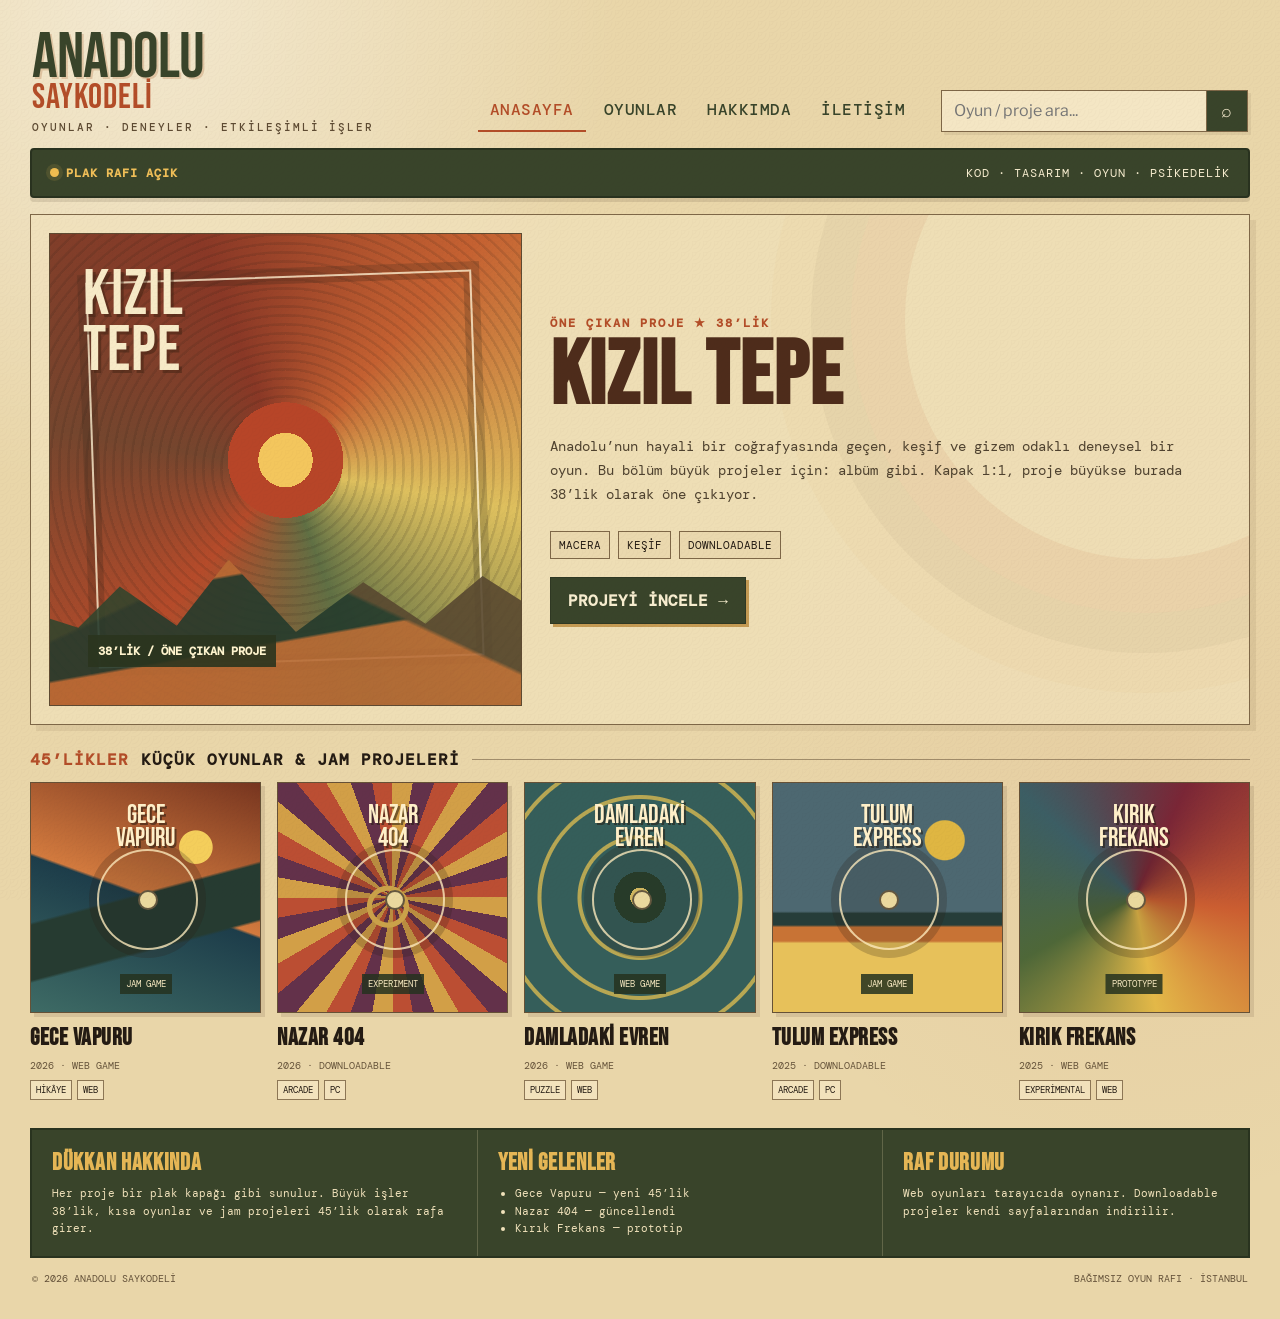
==== index.html @ ceebf0f9 "Siteyi ekle" ====
<!DOCTYPE html>
<html lang="tr">
<head>
<meta charset="UTF-8">
<meta name="viewport" content="width=device-width, initial-scale=1.0">
<title>Anadolu Saykodeli</title>
<meta name="description" content="Anadolu Saykodeli — oyunlar, deneyler ve interaktif projeler.">
<style>
@import url('https://fonts.googleapis.com/css2?family=Bebas+Neue&family=DM+Mono:wght@300;400;500&family=Libre+Franklin:wght@400;600;700;800&display=swap');

:root{
  --paper:#e9d6a9;
  --paper2:#f2e2bd;
  --ink:#241b13;
  --green:#39442a;
  --green2:#515f35;
  --rust:#b34d28;
  --orange:#d26932;
  --mustard:#d0a140;
  --cream:#f7edcf;
  --line:#7e6747;
  --purple:#6e4f66;
  --blue:#4c6972;
  --shadow:rgba(53,34,17,.24);
}

*{box-sizing:border-box}
html{scroll-behavior:smooth}
body{
  margin:0;
  color:var(--ink);
  background:
    radial-gradient(circle at 10% 0%, rgba(255,255,255,.45), transparent 28%),
    radial-gradient(circle at 90% 60%, rgba(179,77,40,.06), transparent 30%),
    var(--paper);
  font-family:"Libre Franklin",Arial,sans-serif;
}

/* paper grain */
body:before{
  content:"";
  position:fixed;
  inset:0;
  pointer-events:none;
  z-index:999;
  opacity:.11;
  background-image:
    repeating-radial-gradient(circle at 0 0, transparent 0 2px, rgba(70,50,25,.18) 3px, transparent 4px);
  background-size:11px 11px;
  mix-blend-mode:multiply;
}

a{color:inherit}
button,input,select{font:inherit}

.shell{
  max-width:1440px;
  margin:0 auto;
  padding:24px 30px 34px;
}

/* HEADER */
header{
  display:grid;
  grid-template-columns:minmax(250px,1.1fr) auto minmax(230px,.8fr);
  align-items:end;
  gap:24px;
  padding:8px 2px 16px;
}
.brand{
  line-height:.82;
  text-transform:uppercase;
  letter-spacing:-1px;
}
.brand .top{
  font-family:"Bebas Neue",sans-serif;
  font-size:clamp(50px,5vw,82px);
  color:var(--green);
  text-shadow:2px 2px 0 rgba(173,99,48,.25);
}
.brand .bottom{
  font-family:"Bebas Neue",sans-serif;
  font-size:clamp(28px,2.7vw,46px);
  color:var(--rust);
  letter-spacing:1px;
}
.brand small{
  display:block;
  margin-top:10px;
  font-family:"DM Mono",monospace;
  font-size:11px;
  font-weight:500;
  letter-spacing:2px;
  color:#5e4b33;
}

nav{
  display:flex;
  gap:6px;
  align-items:center;
  justify-content:center;
  flex-wrap:wrap;
}
.nav-btn{
  border:0;
  background:transparent;
  color:var(--green);
  padding:10px 12px;
  cursor:pointer;
  font-family:"DM Mono",monospace;
  font-weight:500;
  text-transform:uppercase;
  letter-spacing:.5px;
  border-bottom:2px solid transparent;
}
.nav-btn:hover,
.nav-btn.active{
  color:var(--rust);
  border-color:var(--rust);
}

.search-wrap{
  display:flex;
  background:rgba(248,238,207,.72);
  border:1.5px solid var(--line);
  height:42px;
  box-shadow:3px 3px 0 rgba(71,49,28,.08);
}
.search-wrap input{
  width:100%;
  min-width:0;
  border:0;
  outline:0;
  background:transparent;
  padding:0 12px;
  color:var(--ink);
}
.search-wrap button{
  width:46px;
  border:0;
  border-left:1.5px solid var(--line);
  background:var(--green);
  color:var(--cream);
  cursor:pointer;
  font-size:18px;
}

.rule{
  height:50px;
  background:var(--green);
  border-radius:4px;
  border:2px solid #29321f;
  display:flex;
  align-items:center;
  justify-content:space-between;
  padding:0 18px;
  color:var(--cream);
  font-family:"DM Mono",monospace;
  text-transform:uppercase;
  font-size:12px;
  letter-spacing:1px;
  margin-bottom:16px;
  box-shadow:0 4px 0 rgba(49,33,16,.12);
}
.rule b{color:#f0bf58}
.rule .status-dot{
  width:9px;height:9px;border-radius:50%;background:#efbc50;display:inline-block;margin-right:7px;
  box-shadow:0 0 0 4px rgba(239,188,80,.12);
}

/* pages */
.page{display:none}
.page.active{display:block}

/* HERO */
.hero{
  border:1.5px solid var(--line);
  background:rgba(242,226,189,.66);
  padding:18px;
  display:grid;
  grid-template-columns:minmax(310px,.82fr) 1.18fr;
  gap:28px;
  box-shadow:6px 6px 0 rgba(64,42,23,.08);
  position:relative;
  overflow:hidden;
}
.hero:after{
  content:"";
  position:absolute;
  width:480px;height:480px;
  right:-190px;top:-190px;
  border:54px solid rgba(179,77,40,.07);
  border-radius:50%;
  box-shadow:
    0 0 0 40px rgba(57,68,42,.04),
    0 0 0 80px rgba(208,161,64,.04);
}

.feature-cover{
  aspect-ratio:1/1;
  min-height:0;
  position:relative;
  overflow:hidden;
  border:1.5px solid #5e4a31;
  background:
    radial-gradient(circle at 50% 48%, #f3c65d 0 8%, #b74528 8% 17%, transparent 17%),
    repeating-radial-gradient(circle at 50% 50%, rgba(38,28,19,.12) 0 2px, transparent 3px 9px),
    conic-gradient(from -20deg,#8a3826,#c56131,#dec05e,#607044,#b64b2a,#75462e,#8a3826);
}
.feature-cover:before{
  content:"";
  position:absolute; inset:9%;
  border:2px solid rgba(247,237,207,.8);
  box-shadow:0 0 0 8px rgba(39,31,20,.2), inset 0 0 0 6px rgba(39,31,20,.22);
  transform:rotate(-2deg);
}
.feature-cover .mountain{
  position:absolute;
  left:-5%; right:-5%; bottom:-3%;
  height:44%;
  background:
    linear-gradient(155deg,transparent 0 18%,#34452d 19% 31%,transparent 32%),
    linear-gradient(205deg,transparent 0 20%,#594930 21% 38%,transparent 39%),
    linear-gradient(170deg,transparent 0 33%,#253b2d 34% 58%,transparent 59%),
    #b86b35;
  clip-path:polygon(0 100%,0 48%,10% 56%,18% 36%,29% 55%,39% 23%,52% 58%,65% 34%,77% 54%,88% 31%,100% 50%,100% 100%);
  opacity:.9;
}
.feature-cover .cover-title{
  position:absolute;
  top:7%; left:7%; right:7%;
  color:#f7eac7;
  font-family:"Bebas Neue",sans-serif;
  font-size:clamp(42px,5vw,86px);
  letter-spacing:1px;
  line-height:.88;
  text-shadow:3px 3px 0 rgba(63,33,17,.5);
}
.feature-cover .cover-kicker{
  position:absolute;
  bottom:8%; left:8%;
  font-family:"DM Mono",monospace;
  font-weight:700;
  font-size:12px;
  color:#fff4ce;
  background:rgba(43,53,31,.9);
  padding:8px 10px;
}

.hero-copy{
  display:flex;
  flex-direction:column;
  justify-content:center;
  position:relative;
  z-index:2;
  padding:10px 30px 10px 0;
}
.kicker{
  font-family:"DM Mono",monospace;
  text-transform:uppercase;
  letter-spacing:2px;
  font-size:12px;
  color:var(--rust);
  font-weight:700;
}
.hero h1{
  font-family:"Bebas Neue",sans-serif;
  color:#4e2c1b;
  font-size:clamp(54px,7vw,108px);
  letter-spacing:1px;
  margin:8px 0 6px;
  line-height:.85;
}
.hero p{
  max-width:660px;
  font-family:"DM Mono",monospace;
  line-height:1.7;
  color:#4f422f;
  font-size:14px;
}
.tags{display:flex;gap:8px;flex-wrap:wrap;margin:10px 0 18px}
.tag{
  border:1px solid var(--line);
  padding:6px 8px;
  font-family:"DM Mono",monospace;
  text-transform:uppercase;
  font-size:11px;
  background:#ead8ae;
}
.primary{
  width:max-content;
  border:1px solid #2f3823;
  background:var(--green);
  color:var(--cream);
  padding:12px 17px;
  font-family:"DM Mono",monospace;
  font-weight:600;
  cursor:pointer;
  box-shadow:3px 3px 0 #c49a53;
}
.primary:hover{transform:translate(2px,2px);box-shadow:1px 1px 0 #c49a53}

/* SECTION */
.section-head{
  margin:24px 0 12px;
  display:flex;
  align-items:center;
  gap:12px;
  font-family:"DM Mono",monospace;
  text-transform:uppercase;
  letter-spacing:1px;
  font-weight:700;
}
.section-head:after{
  content:"";
  flex:1;
  border-top:1px solid rgba(91,71,46,.5);
}
.section-head span{color:var(--rust)}

.cover-grid{
  display:grid;
  grid-template-columns:repeat(5,minmax(0,1fr));
  gap:16px;
}
.album{
  cursor:pointer;
  position:relative;
}
.album-art{
  aspect-ratio:1/1;
  border:1.5px solid #665136;
  position:relative;
  overflow:hidden;
  box-shadow:4px 4px 0 rgba(67,45,26,.12);
  transition:.16s ease;
}
.album:hover .album-art{
  transform:translateY(-4px) rotate(-.5deg);
  box-shadow:7px 7px 0 rgba(67,45,26,.16);
}
.album h3{
  margin:10px 0 2px;
  font-family:"Bebas Neue",sans-serif;
  font-size:24px;
  letter-spacing:.5px;
}
.album small{
  color:#66543b;
  font-family:"DM Mono",monospace;
  font-size:10px;
  text-transform:uppercase;
}
.album .mini-tags{display:flex;gap:5px;flex-wrap:wrap;margin-top:7px}
.album .mini-tags span{
  border:1px solid #8c7655;
  padding:3px 5px;
  font-family:"DM Mono",monospace;
  font-size:9px;
  text-transform:uppercase;
  background:rgba(249,237,204,.55);
}

.art1{
  background:
    radial-gradient(circle at 72% 28%,#f4ce5b 0 7%,transparent 7.4%),
    linear-gradient(165deg,transparent 0 48%,#263b31 49% 68%,transparent 69%),
    linear-gradient(20deg,#3e6b65,#1d3d4a 50%,#d27a3e 51%,#77351f);
}
.art2{
  background:
    radial-gradient(circle at 48% 54%,transparent 0 9%,#e6b752 9.5% 12%,transparent 12.5%),
    repeating-conic-gradient(from 10deg,#63314a 0 10deg,#bb4e33 10deg 20deg,#d29f47 20deg 30deg);
}
.art3{
  background:
    radial-gradient(circle at 50% 50%,#ecd06c 0 6%,#28402d 6% 16%,transparent 16%),
    repeating-radial-gradient(circle at 50% 50%,transparent 0 18px,rgba(227,191,80,.75) 19px 22px,transparent 23px 40px),
    #355e5a;
}
.art4{
  background:
    linear-gradient(transparent 0 56%,#263d39 57% 62%,#c87335 63% 69%,#e7c15a 70%),
    radial-gradient(circle at 75% 25%,#dfb642 0 8%,transparent 8.5%),
    #4d6871;
}
.art5{
  background:
    conic-gradient(from 25deg at 50% 50%,#7a2636,#cb5e31,#e3b848,#4e6738,#3c5e64,#7a2636);
}
.art6{
  background:
    radial-gradient(ellipse at 50% 105%,#2c4330 0 38%,transparent 39%),
    radial-gradient(circle at 50% 32%,#d9aa43 0 9%,transparent 9.5%),
    linear-gradient(#223b4b,#775038 52%,#bc6733);
}
.art7{
  background:
    repeating-linear-gradient(45deg,#8c3c2a 0 18px,#c06338 18px 36px,#d7a84b 36px 54px,#3e5736 54px 72px);
}
.art8{
  background:
    radial-gradient(circle at 50% 50%,#e4bc55 0 6%,transparent 6.5%),
    conic-gradient(#1f3d41,#476b62,#c16c37,#9a3e2c,#3c2a33,#1f3d41);
}
.art9{
  background:
    linear-gradient(90deg,transparent 0 20%,rgba(245,226,181,.25) 20% 22%,transparent 22% 78%,rgba(245,226,181,.25) 78% 80%,transparent 80%),
    repeating-radial-gradient(circle at 50% 50%,#602f2a 0 10px,#c56f36 11px 22px,#d3a746 23px 34px,#364b37 35px 46px);
}
.art10{
  background:
    radial-gradient(circle at 50% 52%,transparent 0 15%,#dfb850 15.5% 20%,transparent 20.5%),
    linear-gradient(140deg,#3c2b48,#663c5c 42%,#ba5231 43%,#d9a84a);
}

/* decorative center labels on albums */
.album-art:before{
  content:"";
  position:absolute;
  width:42%; aspect-ratio:1/1;
  border-radius:50%;
  left:29%; top:29%;
  border:2px solid rgba(250,232,187,.8);
  box-shadow:0 0 0 8px rgba(41,31,22,.22);
  background:rgba(36,29,21,.14);
}
.album-art:after{
  content:"";
  position:absolute;
  width:7%; aspect-ratio:1/1;
  border-radius:50%;
  left:46.5%; top:46.5%;
  background:#ead89e;
  border:2px solid rgba(45,34,23,.7);
}
.album-art .title{
  position:absolute;
  inset:9% 8% auto;
  z-index:3;
  text-align:center;
  color:#fff0c9;
  font-family:"Bebas Neue",sans-serif;
  font-size:clamp(20px,2vw,34px);
  line-height:.9;
  text-shadow:2px 2px 0 rgba(37,27,18,.55);
}
.album-art .stamp{
  position:absolute;
  z-index:3;
  bottom:8%;
  left:50%;
  transform:translateX(-50%);
  color:#f5e7bf;
  font-family:"DM Mono",monospace;
  font-size:9px;
  background:rgba(37,50,31,.85);
  padding:4px 6px;
  white-space:nowrap;
}

/* Footer info */
.info-strip{
  margin-top:28px;
  background:var(--green);
  color:#f1e2bb;
  border:2px solid #29331f;
  display:grid;
  grid-template-columns:1.1fr 1fr .9fr;
}
.info-box{
  padding:18px 20px;
  border-right:1px solid rgba(242,225,184,.22);
}
.info-box:last-child{border-right:0}
.info-box h4{
  margin:0 0 8px;
  font-family:"Bebas Neue",sans-serif;
  font-size:24px;
  color:#e5b655;
  letter-spacing:.7px;
}
.info-box p,.info-box li{
  font-family:"DM Mono",monospace;
  font-size:11px;
  line-height:1.6;
  margin:0;
}
.info-box ul{padding-left:17px;margin:0}
footer{
  display:flex;
  justify-content:space-between;
  gap:14px;
  padding:14px 2px 0;
  font-family:"DM Mono",monospace;
  font-size:10px;
  color:#635139;
}

/* GAMES PAGE */
.games-layout{
  display:grid;
  grid-template-columns:260px minmax(0,1fr);
  gap:26px;
  align-items:start;
}
.filters{
  border:1.5px solid var(--line);
  background:rgba(242,226,189,.64);
  padding:16px;
  position:sticky;
  top:18px;
}
.filters h2{
  font-family:"Bebas Neue",sans-serif;
  margin:0 0 16px;
  font-size:34px;
}
.filter-block{
  border-top:1px solid rgba(97,74,47,.35);
  padding:14px 0;
}
.filter-block:first-of-type{border-top:0}
.filter-block label.head{
  display:block;
  font-family:"DM Mono",monospace;
  text-transform:uppercase;
  color:var(--rust);
  font-size:11px;
  font-weight:700;
  margin-bottom:9px;
}
.check{
  display:flex;
  gap:8px;
  align-items:center;
  margin:8px 0;
  font-family:"DM Mono",monospace;
  font-size:11px;
}
.check input{accent-color:var(--green)}
.filter-block select{
  width:100%;
  border:1px solid #836b49;
  background:#efdeb5;
  padding:9px;
  outline:0;
}
.game-results-head{
  display:flex;
  justify-content:space-between;
  align-items:flex-end;
  margin-bottom:12px;
}
.game-results-head h1{
  font-family:"Bebas Neue",sans-serif;
  font-size:50px;
  margin:0;
}
.game-results-head span{
  font-family:"DM Mono",monospace;
  font-size:11px;
  color:#67553c;
}
.games-grid{
  display:grid;
  grid-template-columns:repeat(3,minmax(0,1fr));
  gap:20px;
}
.game-card{
  border:1px solid rgba(103,80,51,.4);
  padding:9px 9px 13px;
  background:rgba(245,231,195,.48);
}
.game-card.hidden{display:none}
.game-card .album-art{box-shadow:none}
.game-card h3{
  font-family:"Bebas Neue",sans-serif;
  font-size:28px;
  margin:9px 0 2px;
}
.game-card .meta{
  display:flex;
  justify-content:space-between;
  gap:10px;
  font-family:"DM Mono",monospace;
  text-transform:uppercase;
  font-size:9px;
  color:#665139;
}
.game-card .play{
  display:block;
  width:100%;
  margin-top:10px;
  padding:9px;
  border:1px solid #44512f;
  background:transparent;
  color:#37422a;
  cursor:pointer;
  font-family:"DM Mono",monospace;
  font-size:11px;
}
.game-card .play:hover{
  background:var(--green);
  color:var(--cream);
}

/* ABOUT + CONTACT */
.content-card{
  border:1.5px solid var(--line);
  background:rgba(242,226,189,.67);
  padding:clamp(24px,4vw,55px);
  max-width:980px;
  margin:0 auto;
  box-shadow:7px 7px 0 rgba(59,39,21,.08);
}
.content-card h1{
  font-family:"Bebas Neue",sans-serif;
  margin:0 0 18px;
  font-size:clamp(52px,7vw,92px);
  color:#4b2c1b;
}
.content-card p{
  font-family:"DM Mono",monospace;
  line-height:1.8;
  font-size:14px;
  color:#4f402d;
}
.about-grid{
  display:grid;
  grid-template-columns:1fr 1fr;
  gap:18px;
  margin-top:25px;
}
.mini-panel{
  padding:18px;
  background:rgba(57,68,42,.94);
  color:#f3e4bd;
}
.mini-panel h3{
  margin:0 0 10px;
  color:#e9ba57;
  font-family:"Bebas Neue",sans-serif;
  font-size:28px;
}
.mini-panel p{color:#f3e4bd;font-size:11px;margin:0}
.contact-link{
  display:inline-block;
  margin-top:14px;
  font-family:"DM Mono",monospace;
  padding:13px 16px;
  background:var(--rust);
  color:#fff0d0;
  text-decoration:none;
  border:1px solid #77301b;
}
.contact-link:hover{background:#913a21}

@media(max-width:1100px){
  header{grid-template-columns:1fr;align-items:start}
  nav{justify-content:flex-start}
  .search-wrap{max-width:500px}
  .cover-grid{grid-template-columns:repeat(3,1fr)}
  .games-grid{grid-template-columns:repeat(2,1fr)}
}
@media(max-width:760px){
  .shell{padding:16px}
  .hero{grid-template-columns:1fr}
  .hero-copy{padding:0}
  .cover-grid{grid-template-columns:repeat(2,1fr)}
  .games-layout{grid-template-columns:1fr}
  .filters{position:static}
  .games-grid{grid-template-columns:repeat(2,1fr)}
  .info-strip{grid-template-columns:1fr}
  .info-box{border-right:0;border-bottom:1px solid rgba(242,225,184,.22)}
  .about-grid{grid-template-columns:1fr}
}
@media(max-width:500px){
  .cover-grid,.games-grid{grid-template-columns:1fr}
  .rule{font-size:9px}
}
</style>
</head>
<body>
<div class="shell">

<header>
  <div class="brand">
    <div class="top">ANADOLU</div>
    <div class="bottom">SAYKODELİ</div>
    <small>OYUNLAR · DENEYLER · ETKİLEŞİMLİ İŞLER</small>
  </div>

  <nav aria-label="Ana menü">
    <button class="nav-btn active" data-page="home">Anasayfa</button>
    <button class="nav-btn" data-page="games">Oyunlar</button>
    <button class="nav-btn" data-page="about">Hakkımda</button>
    <button class="nav-btn" data-page="contact">İletişim</button>
  </nav>

  <div class="search-wrap">
    <input id="globalSearch" type="search" placeholder="Oyun / proje ara...">
    <button id="searchBtn" aria-label="Ara">⌕</button>
  </div>
</header>

<div class="rule">
  <div><span class="status-dot"></span><b>PLAK RAFI AÇIK</b></div>
  <div>kod · tasarım · oyun · psikedelik</div>
</div>

<!-- HOME -->
<section class="page active" id="home">
  <section class="hero">
    <div class="feature-cover">
      <div class="cover-title">KIZIL<br>TEPE</div>
      <div class="mountain"></div>
      <div class="cover-kicker">38’LİK / ÖNE ÇIKAN PROJE</div>
    </div>

    <div class="hero-copy">
      <div class="kicker">Öne çıkan proje ★ 38’lik</div>
      <h1>Kızıl Tepe</h1>
      <p>
        Anadolu’nun hayali bir coğrafyasında geçen, keşif ve gizem odaklı deneysel bir oyun.
        Bu bölüm büyük projeler için: albüm gibi. Kapak 1:1, proje büyükse burada 38’lik olarak öne çıkıyor.
      </p>
      <div class="tags">
        <span class="tag">Macera</span>
        <span class="tag">Keşif</span>
        <span class="tag">Downloadable</span>
      </div>
      <button class="primary" onclick="alert('Şimdilik demo butonu. Sonra gerçek oyun sayfasına bağlarız.')">PROJEYİ İNCELE →</button>
    </div>
  </section>

  <div class="section-head"><span>45’LİKLER</span> KÜÇÜK OYUNLAR & JAM PROJELERİ</div>

  <div class="cover-grid">
    <article class="album">
      <div class="album-art art1"><div class="title">GECE<br>VAPURU</div><div class="stamp">JAM GAME</div></div>
      <h3>Gece Vapuru</h3><small>2026 · Web Game</small>
      <div class="mini-tags"><span>Hikâye</span><span>Web</span></div>
    </article>
    <article class="album">
      <div class="album-art art2"><div class="title">NAZAR<br>404</div><div class="stamp">EXPERIMENT</div></div>
      <h3>Nazar 404</h3><small>2026 · Downloadable</small>
      <div class="mini-tags"><span>Arcade</span><span>PC</span></div>
    </article>
    <article class="album">
      <div class="album-art art3"><div class="title">DAMLADAKİ<br>EVREN</div><div class="stamp">WEB GAME</div></div>
      <h3>Damladaki Evren</h3><small>2026 · Web Game</small>
      <div class="mini-tags"><span>Puzzle</span><span>Web</span></div>
    </article>
    <article class="album">
      <div class="album-art art4"><div class="title">TULUM<br>EXPRESS</div><div class="stamp">JAM GAME</div></div>
      <h3>Tulum Express</h3><small>2025 · Downloadable</small>
      <div class="mini-tags"><span>Arcade</span><span>PC</span></div>
    </article>
    <article class="album">
      <div class="album-art art5"><div class="title">KIRIK<br>FREKANS</div><div class="stamp">PROTOTYPE</div></div>
      <h3>Kırık Frekans</h3><small>2025 · Web Game</small>
      <div class="mini-tags"><span>Experimental</span><span>Web</span></div>
    </article>
  </div>

  <section class="info-strip">
    <div class="info-box">
      <h4>DÜKKAN HAKKINDA</h4>
      <p>Her proje bir plak kapağı gibi sunulur. Büyük işler 38’lik, kısa oyunlar ve jam projeleri 45’lik olarak rafa girer.</p>
    </div>
    <div class="info-box">
      <h4>YENİ GELENLER</h4>
      <ul>
        <li>Gece Vapuru — yeni 45’lik</li>
        <li>Nazar 404 — güncellendi</li>
        <li>Kırık Frekans — prototip</li>
      </ul>
    </div>
    <div class="info-box">
      <h4>RAF DURUMU</h4>
      <p>Web oyunları tarayıcıda oynanır. Downloadable projeler kendi sayfalarından indirilir.</p>
    </div>
  </section>
</section>

<!-- GAMES -->
<section class="page" id="games">
  <div class="games-layout">
    <aside class="filters">
      <h2>FİLTRELER</h2>

      <div class="filter-block">
        <label class="head">Genre</label>
        <label class="check"><input type="checkbox" class="genre-filter" value="arcade"> Arcade</label>
        <label class="check"><input type="checkbox" class="genre-filter" value="puzzle"> Puzzle</label>
        <label class="check"><input type="checkbox" class="genre-filter" value="story"> Hikâye</label>
        <label class="check"><input type="checkbox" class="genre-filter" value="experimental"> Experimental</label>
        <label class="check"><input type="checkbox" class="genre-filter" value="strategy"> Strateji</label>
      </div>

      <div class="filter-block">
        <label class="head">Tür</label>
        <label class="check"><input type="checkbox" class="type-filter" value="web"> Web Games</label>
        <label class="check"><input type="checkbox" class="type-filter" value="download"> Downloadable</label>
      </div>

      <div class="filter-block">
        <label class="head" for="sort">Sıralama</label>
        <select id="sort">
          <option value="new">En yeni</option>
          <option value="name">İsim A-Z</option>
        </select>
      </div>

      <button class="primary" id="clearFilters" style="width:100%">TEMİZLE</button>
    </aside>

    <main>
      <div class="game-results-head">
        <h1>OYUN RAFI</h1>
        <span id="resultCount">9 PLAK BULUNDU</span>
      </div>

      <div class="games-grid" id="gamesGrid">
        <article class="game-card" data-name="Gece Vapuru" data-genre="story" data-type="web" data-year="2026">
          <div class="album-art art1"><div class="title">GECE<br>VAPURU</div><div class="stamp">WEB GAME</div></div>
          <h3>Gece Vapuru</h3><div class="meta"><span>Hikâye</span><span>Web</span></div>
          <button class="play">OYNA →</button>
        </article>

        <article class="game-card" data-name="Nazar 404" data-genre="arcade" data-type="download" data-year="2026">
          <div class="album-art art2"><div class="title">NAZAR<br>404</div><div class="stamp">PC</div></div>
          <h3>Nazar 404</h3><div class="meta"><span>Arcade</span><span>Download</span></div>
          <button class="play">İNCELE →</button>
        </article>

        <article class="game-card" data-name="Damladaki Evren" data-genre="puzzle" data-type="web" data-year="2026">
          <div class="album-art art3"><div class="title">DAMLADAKİ<br>EVREN</div><div class="stamp">WEB GAME</div></div>
          <h3>Damladaki Evren</h3><div class="meta"><span>Puzzle</span><span>Web</span></div>
          <button class="play">OYNA →</button>
        </article>

        <article class="game-card" data-name="Tulum Express" data-genre="arcade" data-type="download" data-year="2025">
          <div class="album-art art4"><div class="title">TULUM<br>EXPRESS</div><div class="stamp">PC</div></div>
          <h3>Tulum Express</h3><div class="meta"><span>Arcade</span><span>Download</span></div>
          <button class="play">İNCELE →</button>
        </article>

        <article class="game-card" data-name="Kırık Frekans" data-genre="experimental" data-type="web" data-year="2025">
          <div class="album-art art5"><div class="title">KIRIK<br>FREKANS</div><div class="stamp">WEB GAME</div></div>
          <h3>Kırık Frekans</h3><div class="meta"><span>Experimental</span><span>Web</span></div>
          <button class="play">OYNA →</button>
        </article>

        <article class="game-card" data-name="Sümer Terminali" data-genre="strategy" data-type="download" data-year="2025">
          <div class="album-art art6"><div class="title">SÜMER<br>TERMİNALİ</div><div class="stamp">PC</div></div>
          <h3>Sümer Terminali</h3><div class="meta"><span>Strateji</span><span>Download</span></div>
          <button class="play">İNCELE →</button>
        </article>

        <article class="game-card" data-name="Koyuncağın İsyanı" data-genre="arcade" data-type="web" data-year="2024">
          <div class="album-art art7"><div class="title">KOYUNCAĞIN<br>İSYANI</div><div class="stamp">WEB GAME</div></div>
          <h3>Koyuncağın İsyanı</h3><div class="meta"><span>Arcade</span><span>Web</span></div>
          <button class="play">OYNA →</button>
        </article>

        <article class="game-card" data-name="Sis" data-genre="story" data-type="download" data-year="2024">
          <div class="album-art art8"><div class="title">SİS</div><div class="stamp">PC</div></div>
          <h3>Sis</h3><div class="meta"><span>Hikâye</span><span>Download</span></div>
          <button class="play">İNCELE →</button>
        </article>

        <article class="game-card" data-name="Baklava Simülatörü" data-genre="experimental" data-type="web" data-year="2024">
          <div class="album-art art9"><div class="title">BAKLAVA<br>SİMÜLATÖRÜ</div><div class="stamp">WEB GAME</div></div>
          <h3>Baklava Simülatörü</h3><div class="meta"><span>Experimental</span><span>Web</span></div>
          <button class="play">OYNA →</button>
        </article>
      </div>
    </main>
  </div>
</section>

<!-- ABOUT -->
<section class="page" id="about">
  <div class="content-card">
    <div class="kicker">DÜKKANIN ARKA ODASI</div>
    <h1>HAKKIMDA</h1>
    <p>
      Ben Emir. Oyun tasarımı ve geliştirme tarafında çalışan bağımsız bir geliştiriciyim.
      Unreal Engine ve Godot ile oyunlar, prototipler ve game jam projeleri geliştiriyorum.
      3D modelleme, görsel tasarım ve fiziksel üretim tarafıyla da ilgileniyorum.
    </p>
    <p>
      Anadolu Saykodeli, klasik bir portfolyo gibi davranmak yerine yaptığım işleri bir plak dükkânı mantığıyla arşivlemek için var:
      büyük projeler “38’lik”, daha küçük oyunlar, deneyler ve jam işleri “45’lik”.
    </p>

    <div class="about-grid">
      <div class="mini-panel">
        <h3>OYUN GELİŞTİRME</h3>
        <p>Gameplay sistemleri, prototipleme, level tasarımı, Unreal Engine ve Godot.</p>
      </div>
      <div class="mini-panel">
        <h3>GÖRSEL ÜRETİM</h3>
        <p>3D modelleme, stil araştırması, retro estetikler, pixel-art odaklı küçük projeler.</p>
      </div>
      <div class="mini-panel">
        <h3>GAME JAM</h3>
        <p>Kısıtlı sürede küçük ama bitmiş fikirler çıkarmak; özellikle mekanik ve tema denemeleri.</p>
      </div>
      <div class="mini-panel">
        <h3>ANADOLU SAYKODELİ</h3>
        <p>Oyun portfolyosu, kişisel arşiv ve zamanla büyüyecek küçük bir internet oyun dükkânı.</p>
      </div>
    </div>
  </div>
</section>

<!-- CONTACT -->
<section class="page" id="contact">
  <div class="content-card">
    <div class="kicker">İLETİŞİM</div>
    <h1>BİR PLAK BIRAK.</h1>
    <p>
      Proje, iş, oyun, işbirliği veya sadece “bu neymiş?” diye yazmak için:
    </p>
    <a class="contact-link" href="mailto:emirozdemir2255@gmail.com">emirozdemir2255@gmail.com</a>
  </div>
</section>

<footer>
  <span>© 2026 ANADOLU SAYKODELİ</span>
  <span>BAĞIMSIZ OYUN RAFI · İSTANBUL</span>
</footer>

</div>

<script>
const navButtons = document.querySelectorAll('.nav-btn');
const pages = document.querySelectorAll('.page');
const globalSearch = document.getElementById('globalSearch');
const searchBtn = document.getElementById('searchBtn');

function openPage(id){
  pages.forEach(p => p.classList.toggle('active', p.id === id));
  navButtons.forEach(b => b.classList.toggle('active', b.dataset.page === id));
  window.scrollTo({top:0, behavior:'smooth'});
}

navButtons.forEach(btn=>{
  btn.addEventListener('click',()=>openPage(btn.dataset.page));
});

function runGlobalSearch(){
  const q = globalSearch.value.trim();
  openPage('games');
  applyFilters(q);
}
searchBtn.addEventListener('click', runGlobalSearch);
globalSearch.addEventListener('keydown', e=>{
  if(e.key === 'Enter') runGlobalSearch();
});

const genreFilters = [...document.querySelectorAll('.genre-filter')];
const typeFilters = [...document.querySelectorAll('.type-filter')];
const sortSelect = document.getElementById('sort');
const clearFilters = document.getElementById('clearFilters');
const gamesGrid = document.getElementById('gamesGrid');
const count = document.getElementById('resultCount');

function selectedValues(inputs){
  return inputs.filter(i=>i.checked).map(i=>i.value);
}

function applyFilters(externalQuery=null){
  const genres = selectedValues(genreFilters);
  const types = selectedValues(typeFilters);
  const q = (externalQuery !== null ? externalQuery : globalSearch.value).trim().toLocaleLowerCase('tr');

  let cards = [...gamesGrid.querySelectorAll('.game-card')];

  cards.forEach(card=>{
    const name = card.dataset.name.toLocaleLowerCase('tr');
    const matchesQ = !q || name.includes(q);
    const matchesGenre = genres.length === 0 || genres.includes(card.dataset.genre);
    const matchesType = types.length === 0 || types.includes(card.dataset.type);
    card.classList.toggle('hidden', !(matchesQ && matchesGenre && matchesType));
  });

  const visible = cards.filter(c=>!c.classList.contains('hidden'));

  visible.sort((a,b)=>{
    if(sortSelect.value === 'name'){
      return a.dataset.name.localeCompare(b.dataset.name,'tr');
    }
    return Number(b.dataset.year)-Number(a.dataset.year);
  });
  visible.forEach(c=>gamesGrid.appendChild(c));

  count.textContent = `${visible.length} PLAK BULUNDU`;
}

[...genreFilters,...typeFilters].forEach(el=>el.addEventListener('change',()=>applyFilters()));
sortSelect.addEventListener('change',()=>applyFilters());

clearFilters.addEventListener('click',()=>{
  [...genreFilters,...typeFilters].forEach(i=>i.checked=false);
  globalSearch.value='';
  sortSelect.value='new';
  applyFilters('');
});

document.querySelectorAll('.play').forEach(btn=>{
  btn.addEventListener('click',()=>{
    alert('Bu butonu sonra gerçek oyun sayfasına / WebGL buildine bağlarız.');
  });
});
</script>
</body>
</html>
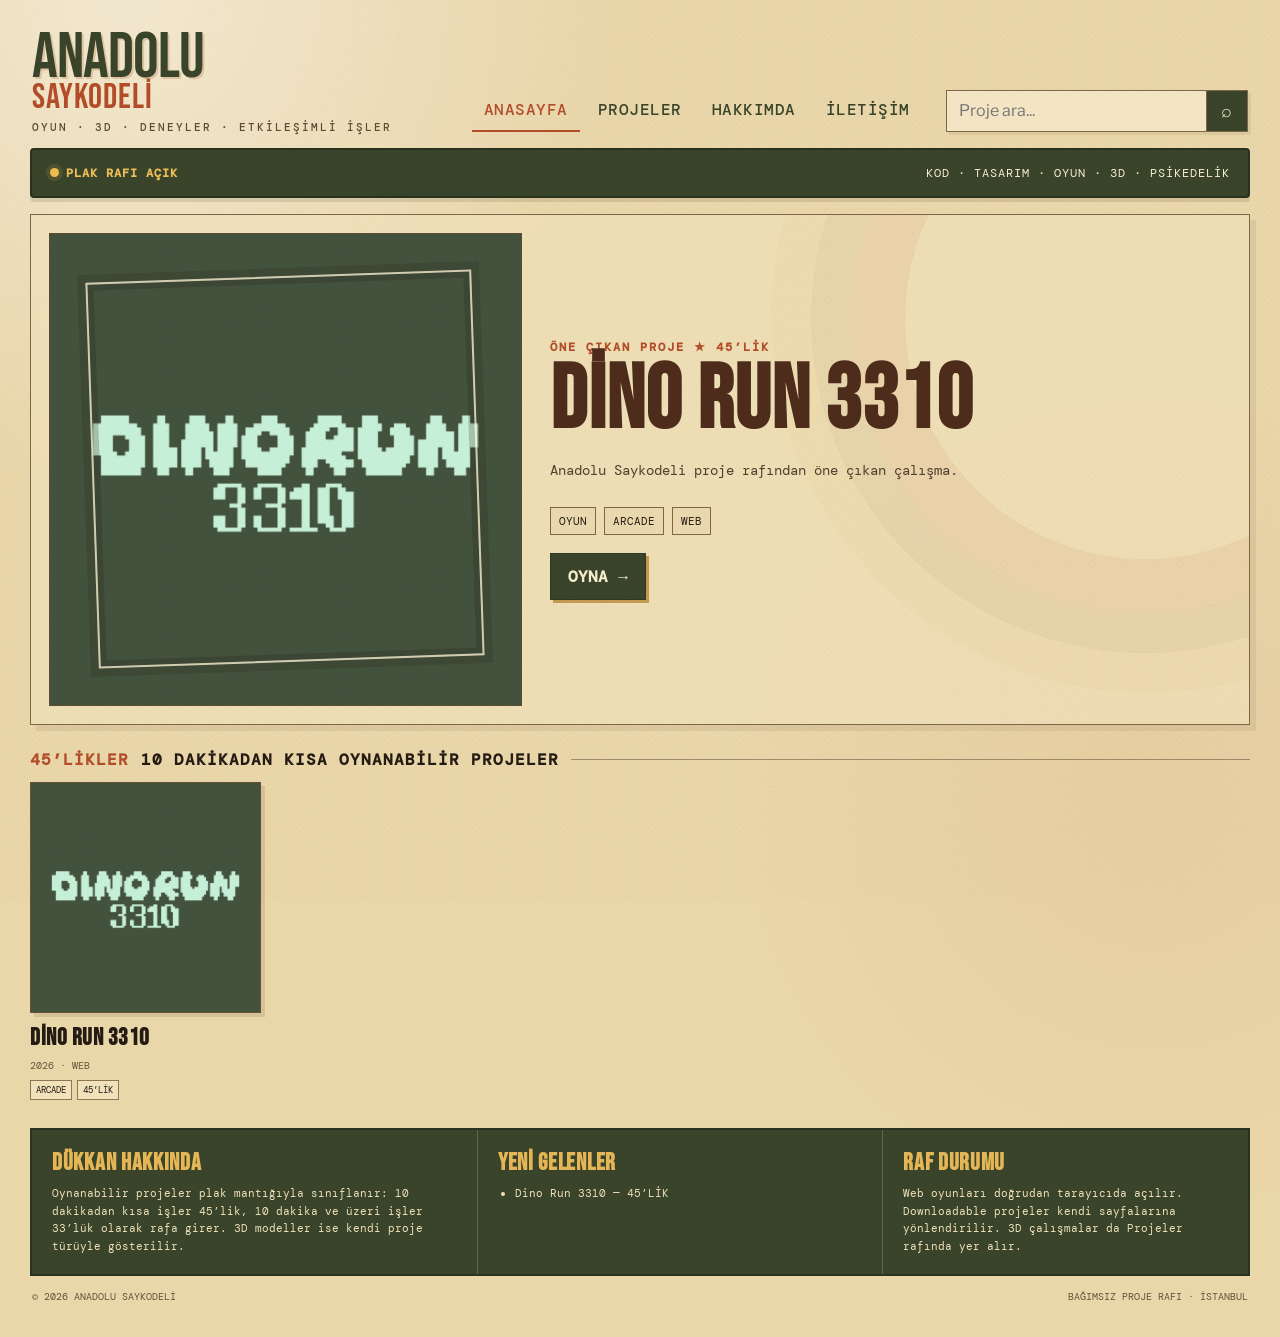
==== commit 30c68899: "Proje js" ====
--- a/index.html
+++ b/index.html
@@ -4,7 +4,7 @@
 <meta charset="UTF-8">
 <meta name="viewport" content="width=device-width, initial-scale=1.0">
 <title>Anadolu Saykodeli</title>
-<meta name="description" content="Anadolu Saykodeli — oyunlar, deneyler ve interaktif projeler.">
+<meta name="description" content="Anadolu Saykodeli — oyunlar, 3D modeller, deneyler ve interaktif projeler.">
 <style>
 @import url('https://fonts.googleapis.com/css2?family=Bebas+Neue&family=DM+Mono:wght@300;400;500&family=Libre+Franklin:wght@400;600;700;800&display=swap');
 
@@ -679,6 +679,41 @@
   .cover-grid,.games-grid{grid-template-columns:1fr}
   .rule{font-size:9px}
 }
+
+
+/* REAL PROJECT COVERS */
+.feature-cover{
+  background:#2f3925;
+}
+.feature-cover:before{
+  z-index:2;
+  pointer-events:none;
+}
+.feature-cover img,
+.album-art img{
+  width:100%;
+  height:100%;
+  object-fit:cover;
+  display:block;
+}
+.album-art.real-cover:before,
+.album-art.real-cover:after{
+  display:none;
+}
+.primary{
+  display:inline-block;
+  text-decoration:none;
+}
+.empty-state{
+  grid-column:1/-1;
+  border:1.5px dashed var(--line);
+  padding:28px;
+  text-align:center;
+  font-family:"DM Mono",monospace;
+  color:#66543b;
+  background:rgba(245,231,195,.35);
+}
+
 </style>
 </head>
 <body>
@@ -688,107 +723,71 @@
   <div class="brand">
     <div class="top">ANADOLU</div>
     <div class="bottom">SAYKODELİ</div>
-    <small>OYUNLAR · DENEYLER · ETKİLEŞİMLİ İŞLER</small>
+    <small>OYUN · 3D · DENEYLER · ETKİLEŞİMLİ İŞLER</small>
   </div>
 
   <nav aria-label="Ana menü">
     <button class="nav-btn active" data-page="home">Anasayfa</button>
-    <button class="nav-btn" data-page="games">Oyunlar</button>
+    <button class="nav-btn" data-page="projects">Projeler</button>
     <button class="nav-btn" data-page="about">Hakkımda</button>
     <button class="nav-btn" data-page="contact">İletişim</button>
   </nav>
 
   <div class="search-wrap">
-    <input id="globalSearch" type="search" placeholder="Oyun / proje ara...">
+    <input id="globalSearch" type="search" placeholder="Proje ara...">
     <button id="searchBtn" aria-label="Ara">⌕</button>
   </div>
 </header>
 
 <div class="rule">
   <div><span class="status-dot"></span><b>PLAK RAFI AÇIK</b></div>
-  <div>kod · tasarım · oyun · psikedelik</div>
+  <div>kod · tasarım · oyun · 3d · psikedelik</div>
 </div>
 
 <!-- HOME -->
 <section class="page active" id="home">
-  <section class="hero">
-    <div class="feature-cover">
-      <div class="cover-title">KIZIL<br>TEPE</div>
-      <div class="mountain"></div>
-      <div class="cover-kicker">38’LİK / ÖNE ÇIKAN PROJE</div>
-    </div>
+  <section class="hero" id="featuredProject">
+    <div class="feature-cover" id="featuredCover"></div>
 
     <div class="hero-copy">
-      <div class="kicker">Öne çıkan proje ★ 38’lik</div>
-      <h1>Kızıl Tepe</h1>
-      <p>
-        Anadolu’nun hayali bir coğrafyasında geçen, keşif ve gizem odaklı deneysel bir oyun.
-        Bu bölüm büyük projeler için: albüm gibi. Kapak 1:1, proje büyükse burada 38’lik olarak öne çıkıyor.
-      </p>
-      <div class="tags">
-        <span class="tag">Macera</span>
-        <span class="tag">Keşif</span>
-        <span class="tag">Downloadable</span>
-      </div>
-      <button class="primary" onclick="alert('Şimdilik demo butonu. Sonra gerçek oyun sayfasına bağlarız.')">PROJEYİ İNCELE →</button>
+      <div class="kicker" id="featuredKicker">Öne çıkan proje</div>
+      <h1 id="featuredTitle">Proje yükleniyor</h1>
+      <p id="featuredDescription">Projeler hazırlanıyor.</p>
+      <div class="tags" id="featuredTags"></div>
+      <a class="primary" id="featuredLink" href="#">PROJEYİ İNCELE →</a>
     </div>
   </section>
 
-  <div class="section-head"><span>45’LİKLER</span> KÜÇÜK OYUNLAR & JAM PROJELERİ</div>
-
-  <div class="cover-grid">
-    <article class="album">
-      <div class="album-art art1"><div class="title">GECE<br>VAPURU</div><div class="stamp">JAM GAME</div></div>
-      <h3>Gece Vapuru</h3><small>2026 · Web Game</small>
-      <div class="mini-tags"><span>Hikâye</span><span>Web</span></div>
-    </article>
-    <article class="album">
-      <div class="album-art art2"><div class="title">NAZAR<br>404</div><div class="stamp">EXPERIMENT</div></div>
-      <h3>Nazar 404</h3><small>2026 · Downloadable</small>
-      <div class="mini-tags"><span>Arcade</span><span>PC</span></div>
-    </article>
-    <article class="album">
-      <div class="album-art art3"><div class="title">DAMLADAKİ<br>EVREN</div><div class="stamp">WEB GAME</div></div>
-      <h3>Damladaki Evren</h3><small>2026 · Web Game</small>
-      <div class="mini-tags"><span>Puzzle</span><span>Web</span></div>
-    </article>
-    <article class="album">
-      <div class="album-art art4"><div class="title">TULUM<br>EXPRESS</div><div class="stamp">JAM GAME</div></div>
-      <h3>Tulum Express</h3><small>2025 · Downloadable</small>
-      <div class="mini-tags"><span>Arcade</span><span>PC</span></div>
-    </article>
-    <article class="album">
-      <div class="album-art art5"><div class="title">KIRIK<br>FREKANS</div><div class="stamp">PROTOTYPE</div></div>
-      <h3>Kırık Frekans</h3><small>2025 · Web Game</small>
-      <div class="mini-tags"><span>Experimental</span><span>Web</span></div>
-    </article>
-  </div>
+  <div class="section-head"><span>45’LİKLER</span> 10 DAKİKADAN KISA OYNANABİLİR PROJELER</div>
+  <div class="cover-grid" id="homeProjectsGrid"></div>
 
   <section class="info-strip">
     <div class="info-box">
       <h4>DÜKKAN HAKKINDA</h4>
-      <p>Her proje bir plak kapağı gibi sunulur. Büyük işler 38’lik, kısa oyunlar ve jam projeleri 45’lik olarak rafa girer.</p>
+      <p>Oynanabilir projeler plak mantığıyla sınıflanır: 10 dakikadan kısa işler 45’lik, 10 dakika ve üzeri işler 33’lük olarak rafa girer. 3D modeller ise kendi proje türüyle gösterilir.</p>
     </div>
     <div class="info-box">
       <h4>YENİ GELENLER</h4>
-      <ul>
-        <li>Gece Vapuru — yeni 45’lik</li>
-        <li>Nazar 404 — güncellendi</li>
-        <li>Kırık Frekans — prototip</li>
-      </ul>
+      <ul id="newArrivals"></ul>
     </div>
     <div class="info-box">
       <h4>RAF DURUMU</h4>
-      <p>Web oyunları tarayıcıda oynanır. Downloadable projeler kendi sayfalarından indirilir.</p>
+      <p>Web oyunları doğrudan tarayıcıda açılır. Downloadable projeler kendi sayfalarına yönlendirilir. 3D çalışmalar da Projeler rafında yer alır.</p>
     </div>
   </section>
 </section>
 
-<!-- GAMES -->
-<section class="page" id="games">
+<!-- PROJECTS -->
+<section class="page" id="projects">
   <div class="games-layout">
     <aside class="filters">
       <h2>FİLTRELER</h2>
+
+      <div class="filter-block">
+        <label class="head">Proje Türü</label>
+        <label class="check"><input type="checkbox" class="project-type-filter" value="game"> Oyun</label>
+        <label class="check"><input type="checkbox" class="project-type-filter" value="3d"> 3D Model</label>
+      </div>
 
       <div class="filter-block">
         <label class="head">Genre</label>
@@ -800,9 +799,15 @@
       </div>
 
       <div class="filter-block">
-        <label class="head">Tür</label>
-        <label class="check"><input type="checkbox" class="type-filter" value="web"> Web Games</label>
-        <label class="check"><input type="checkbox" class="type-filter" value="download"> Downloadable</label>
+        <label class="head">Oyun Türü</label>
+        <label class="check"><input type="checkbox" class="delivery-filter" value="web"> Web Game</label>
+        <label class="check"><input type="checkbox" class="delivery-filter" value="download"> Downloadable</label>
+      </div>
+
+      <div class="filter-block">
+        <label class="head">Plak</label>
+        <label class="check"><input type="checkbox" class="format-filter" value="33"> 33’lük</label>
+        <label class="check"><input type="checkbox" class="format-filter" value="45"> 45’lik</label>
       </div>
 
       <div class="filter-block">
@@ -818,65 +823,11 @@
 
     <main>
       <div class="game-results-head">
-        <h1>OYUN RAFI</h1>
-        <span id="resultCount">9 PLAK BULUNDU</span>
+        <h1>PROJE RAFI</h1>
+        <span id="resultCount">0 PROJE BULUNDU</span>
       </div>
 
-      <div class="games-grid" id="gamesGrid">
-        <article class="game-card" data-name="Gece Vapuru" data-genre="story" data-type="web" data-year="2026">
-          <div class="album-art art1"><div class="title">GECE<br>VAPURU</div><div class="stamp">WEB GAME</div></div>
-          <h3>Gece Vapuru</h3><div class="meta"><span>Hikâye</span><span>Web</span></div>
-          <button class="play">OYNA →</button>
-        </article>
-
-        <article class="game-card" data-name="Nazar 404" data-genre="arcade" data-type="download" data-year="2026">
-          <div class="album-art art2"><div class="title">NAZAR<br>404</div><div class="stamp">PC</div></div>
-          <h3>Nazar 404</h3><div class="meta"><span>Arcade</span><span>Download</span></div>
-          <button class="play">İNCELE →</button>
-        </article>
-
-        <article class="game-card" data-name="Damladaki Evren" data-genre="puzzle" data-type="web" data-year="2026">
-          <div class="album-art art3"><div class="title">DAMLADAKİ<br>EVREN</div><div class="stamp">WEB GAME</div></div>
-          <h3>Damladaki Evren</h3><div class="meta"><span>Puzzle</span><span>Web</span></div>
-          <button class="play">OYNA →</button>
-        </article>
-
-        <article class="game-card" data-name="Tulum Express" data-genre="arcade" data-type="download" data-year="2025">
-          <div class="album-art art4"><div class="title">TULUM<br>EXPRESS</div><div class="stamp">PC</div></div>
-          <h3>Tulum Express</h3><div class="meta"><span>Arcade</span><span>Download</span></div>
-          <button class="play">İNCELE →</button>
-        </article>
-
-        <article class="game-card" data-name="Kırık Frekans" data-genre="experimental" data-type="web" data-year="2025">
-          <div class="album-art art5"><div class="title">KIRIK<br>FREKANS</div><div class="stamp">WEB GAME</div></div>
-          <h3>Kırık Frekans</h3><div class="meta"><span>Experimental</span><span>Web</span></div>
-          <button class="play">OYNA →</button>
-        </article>
-
-        <article class="game-card" data-name="Sümer Terminali" data-genre="strategy" data-type="download" data-year="2025">
-          <div class="album-art art6"><div class="title">SÜMER<br>TERMİNALİ</div><div class="stamp">PC</div></div>
-          <h3>Sümer Terminali</h3><div class="meta"><span>Strateji</span><span>Download</span></div>
-          <button class="play">İNCELE →</button>
-        </article>
-
-        <article class="game-card" data-name="Koyuncağın İsyanı" data-genre="arcade" data-type="web" data-year="2024">
-          <div class="album-art art7"><div class="title">KOYUNCAĞIN<br>İSYANI</div><div class="stamp">WEB GAME</div></div>
-          <h3>Koyuncağın İsyanı</h3><div class="meta"><span>Arcade</span><span>Web</span></div>
-          <button class="play">OYNA →</button>
-        </article>
-
-        <article class="game-card" data-name="Sis" data-genre="story" data-type="download" data-year="2024">
-          <div class="album-art art8"><div class="title">SİS</div><div class="stamp">PC</div></div>
-          <h3>Sis</h3><div class="meta"><span>Hikâye</span><span>Download</span></div>
-          <button class="play">İNCELE →</button>
-        </article>
-
-        <article class="game-card" data-name="Baklava Simülatörü" data-genre="experimental" data-type="web" data-year="2024">
-          <div class="album-art art9"><div class="title">BAKLAVA<br>SİMÜLATÖRÜ</div><div class="stamp">WEB GAME</div></div>
-          <h3>Baklava Simülatörü</h3><div class="meta"><span>Experimental</span><span>Web</span></div>
-          <button class="play">OYNA →</button>
-        </article>
-      </div>
+      <div class="games-grid" id="projectsGrid"></div>
     </main>
   </div>
 </section>
@@ -892,8 +843,8 @@
       3D modelleme, görsel tasarım ve fiziksel üretim tarafıyla da ilgileniyorum.
     </p>
     <p>
-      Anadolu Saykodeli, klasik bir portfolyo gibi davranmak yerine yaptığım işleri bir plak dükkânı mantığıyla arşivlemek için var:
-      büyük projeler “38’lik”, daha küçük oyunlar, deneyler ve jam işleri “45’lik”.
+      Anadolu Saykodeli, yaptığım oyunları ve 3D çalışmalarını plak dükkânı mantığıyla arşivleyen kişisel portfolyom.
+      Oynanabilir işlerde 10 dakikadan kısa projeler “45’lik”, 10 dakika ve üzeri projeler “33’lük” olarak sınıflanır.
     </p>
 
     <div class="about-grid">
@@ -902,8 +853,8 @@
         <p>Gameplay sistemleri, prototipleme, level tasarımı, Unreal Engine ve Godot.</p>
       </div>
       <div class="mini-panel">
-        <h3>GÖRSEL ÜRETİM</h3>
-        <p>3D modelleme, stil araştırması, retro estetikler, pixel-art odaklı küçük projeler.</p>
+        <h3>3D ÜRETİM</h3>
+        <p>3D modelleme, texturing, stil araştırması ve oyun üretimine yönelik görsel çalışmalar.</p>
       </div>
       <div class="mini-panel">
         <h3>GAME JAM</h3>
@@ -911,7 +862,7 @@
       </div>
       <div class="mini-panel">
         <h3>ANADOLU SAYKODELİ</h3>
-        <p>Oyun portfolyosu, kişisel arşiv ve zamanla büyüyecek küçük bir internet oyun dükkânı.</p>
+        <p>Oyunlar, 3D modeller, deneyler ve zamanla büyüyecek kişisel proje rafı.</p>
       </div>
     </div>
   </div>
@@ -922,25 +873,34 @@
   <div class="content-card">
     <div class="kicker">İLETİŞİM</div>
     <h1>BİR PLAK BIRAK.</h1>
-    <p>
-      Proje, iş, oyun, işbirliği veya sadece “bu neymiş?” diye yazmak için:
-    </p>
+    <p>Proje, iş, oyun, işbirliği veya sadece “bu neymiş?” diye yazmak için:</p>
     <a class="contact-link" href="mailto:emirozdemir2255@gmail.com">emirozdemir2255@gmail.com</a>
   </div>
 </section>
 
 <footer>
   <span>© 2026 ANADOLU SAYKODELİ</span>
-  <span>BAĞIMSIZ OYUN RAFI · İSTANBUL</span>
+  <span>BAĞIMSIZ PROJE RAFI · İSTANBUL</span>
 </footer>
 
 </div>
 
+<script src="js/projects.js"></script>
 <script>
 const navButtons = document.querySelectorAll('.nav-btn');
 const pages = document.querySelectorAll('.page');
 const globalSearch = document.getElementById('globalSearch');
 const searchBtn = document.getElementById('searchBtn');
+const projectsGrid = document.getElementById('projectsGrid');
+const homeProjectsGrid = document.getElementById('homeProjectsGrid');
+const count = document.getElementById('resultCount');
+const sortSelect = document.getElementById('sort');
+const clearFilters = document.getElementById('clearFilters');
+
+const projectTypeFilters = [...document.querySelectorAll('.project-type-filter')];
+const genreFilters = [...document.querySelectorAll('.genre-filter')];
+const deliveryFilters = [...document.querySelectorAll('.delivery-filter')];
+const formatFilters = [...document.querySelectorAll('.format-filter')];
 
 function openPage(id){
   pages.forEach(p => p.classList.toggle('active', p.id === id));
@@ -952,70 +912,244 @@
   btn.addEventListener('click',()=>openPage(btn.dataset.page));
 });
 
+function selectedValues(inputs){
+  return inputs.filter(i=>i.checked).map(i=>i.value);
+}
+
+function safeProjects(){
+  return Array.isArray(window.projects) ? window.projects : (typeof projects !== 'undefined' && Array.isArray(projects) ? projects : []);
+}
+
+function projectTypeLabel(project){
+  return project.type === '3d' ? '3D MODEL' : 'OYUN';
+}
+
+function formatLabel(project){
+  if(project.type !== 'game') return '3D MODEL';
+  if(project.format === '33') return '33’LİK';
+  if(project.format === '45') return '45’LİK';
+  return 'OYUN';
+}
+
+function deliveryLabel(project){
+  if(project.type === '3d') return '3D';
+  if(project.delivery === 'web' || project.playable === true) return 'WEB';
+  if(project.delivery === 'download') return 'DOWNLOAD';
+  return 'OYUN';
+}
+
+function buttonLabel(project){
+  if(project.type === 'game' && (project.delivery === 'web' || project.playable === true)) return 'OYNA →';
+  return 'İNCELE →';
+}
+
+function projectCard(project){
+  const article = document.createElement('article');
+  article.className = 'game-card';
+  article.dataset.name = project.title || '';
+  article.dataset.type = project.type || '';
+  article.dataset.genre = project.genre || '';
+  article.dataset.delivery = project.delivery || (project.playable ? 'web' : '');
+  article.dataset.format = project.format || '';
+  article.dataset.year = String(project.year || 0);
+
+  const art = document.createElement('div');
+  art.className = 'album-art real-cover';
+
+  const img = document.createElement('img');
+  img.src = project.cover || '';
+  img.alt = `${project.title || 'Proje'} kapağı`;
+  img.loading = 'lazy';
+  art.appendChild(img);
+
+  const title = document.createElement('h3');
+  title.textContent = project.title || 'İsimsiz Proje';
+
+  const meta = document.createElement('div');
+  meta.className = 'meta';
+  meta.innerHTML = `<span>${projectTypeLabel(project)} · ${project.genre || formatLabel(project)}</span><span>${deliveryLabel(project)} · ${project.year || ''}</span>`;
+
+  article.appendChild(art);
+  article.appendChild(title);
+  article.appendChild(meta);
+
+  if(project.url){
+    const link = document.createElement('a');
+    link.className = 'play';
+    link.href = project.url;
+    link.textContent = buttonLabel(project);
+    article.appendChild(link);
+  }
+
+  return article;
+}
+
+function renderProjects(list){
+  projectsGrid.innerHTML = '';
+
+  if(list.length === 0){
+    projectsGrid.innerHTML = '<div class="empty-state">Bu filtrelere uyan proje bulunamadı.</div>';
+  }else{
+    list.forEach(project => projectsGrid.appendChild(projectCard(project)));
+  }
+
+  count.textContent = `${list.length} PROJE BULUNDU`;
+}
+
+function applyFilters(externalQuery=null){
+  const types = selectedValues(projectTypeFilters);
+  const genres = selectedValues(genreFilters);
+  const deliveries = selectedValues(deliveryFilters);
+  const formats = selectedValues(formatFilters);
+  const q = (externalQuery !== null ? externalQuery : globalSearch.value).trim().toLocaleLowerCase('tr');
+
+  let filtered = [...safeProjects()].filter(project=>{
+    const name = (project.title || '').toLocaleLowerCase('tr');
+    const matchesQ = !q || name.includes(q);
+    const matchesType = types.length === 0 || types.includes(project.type);
+    const matchesGenre = genres.length === 0 || genres.includes(project.genre);
+    const projectDelivery = project.delivery || (project.playable ? 'web' : '');
+    const matchesDelivery = deliveries.length === 0 || deliveries.includes(projectDelivery);
+    const matchesFormat = formats.length === 0 || formats.includes(project.format);
+
+    return matchesQ && matchesType && matchesGenre && matchesDelivery && matchesFormat;
+  });
+
+  filtered.sort((a,b)=>{
+    if(sortSelect.value === 'name'){
+      return (a.title || '').localeCompare(b.title || '', 'tr');
+    }
+    return Number(b.year || 0) - Number(a.year || 0);
+  });
+
+  renderProjects(filtered);
+}
+
 function runGlobalSearch(){
   const q = globalSearch.value.trim();
-  openPage('games');
+  openPage('projects');
   applyFilters(q);
 }
+
 searchBtn.addEventListener('click', runGlobalSearch);
 globalSearch.addEventListener('keydown', e=>{
   if(e.key === 'Enter') runGlobalSearch();
 });
 
-const genreFilters = [...document.querySelectorAll('.genre-filter')];
-const typeFilters = [...document.querySelectorAll('.type-filter')];
-const sortSelect = document.getElementById('sort');
-const clearFilters = document.getElementById('clearFilters');
-const gamesGrid = document.getElementById('gamesGrid');
-const count = document.getElementById('resultCount');
-
-function selectedValues(inputs){
-  return inputs.filter(i=>i.checked).map(i=>i.value);
-}
-
-function applyFilters(externalQuery=null){
-  const genres = selectedValues(genreFilters);
-  const types = selectedValues(typeFilters);
-  const q = (externalQuery !== null ? externalQuery : globalSearch.value).trim().toLocaleLowerCase('tr');
-
-  let cards = [...gamesGrid.querySelectorAll('.game-card')];
-
-  cards.forEach(card=>{
-    const name = card.dataset.name.toLocaleLowerCase('tr');
-    const matchesQ = !q || name.includes(q);
-    const matchesGenre = genres.length === 0 || genres.includes(card.dataset.genre);
-    const matchesType = types.length === 0 || types.includes(card.dataset.type);
-    card.classList.toggle('hidden', !(matchesQ && matchesGenre && matchesType));
-  });
-
-  const visible = cards.filter(c=>!c.classList.contains('hidden'));
-
-  visible.sort((a,b)=>{
-    if(sortSelect.value === 'name'){
-      return a.dataset.name.localeCompare(b.dataset.name,'tr');
-    }
-    return Number(b.dataset.year)-Number(a.dataset.year);
-  });
-  visible.forEach(c=>gamesGrid.appendChild(c));
-
-  count.textContent = `${visible.length} PLAK BULUNDU`;
-}
-
-[...genreFilters,...typeFilters].forEach(el=>el.addEventListener('change',()=>applyFilters()));
+[...projectTypeFilters,...genreFilters,...deliveryFilters,...formatFilters].forEach(el=>{
+  el.addEventListener('change',()=>applyFilters());
+});
+
 sortSelect.addEventListener('change',()=>applyFilters());
 
 clearFilters.addEventListener('click',()=>{
-  [...genreFilters,...typeFilters].forEach(i=>i.checked=false);
+  [...projectTypeFilters,...genreFilters,...deliveryFilters,...formatFilters].forEach(i=>i.checked=false);
   globalSearch.value='';
   sortSelect.value='new';
   applyFilters('');
 });
 
-document.querySelectorAll('.play').forEach(btn=>{
-  btn.addEventListener('click',()=>{
-    alert('Bu butonu sonra gerçek oyun sayfasına / WebGL buildine bağlarız.');
-  });
-});
+function renderHome(){
+  const all = [...safeProjects()];
+  const featured = all.find(p=>p.featured === true) || all.find(p=>p.type === 'game' && p.format === '33') || all[0];
+
+  const featuredCover = document.getElementById('featuredCover');
+  const featuredKicker = document.getElementById('featuredKicker');
+  const featuredTitle = document.getElementById('featuredTitle');
+  const featuredDescription = document.getElementById('featuredDescription');
+  const featuredTags = document.getElementById('featuredTags');
+  const featuredLink = document.getElementById('featuredLink');
+
+  if(featured){
+    featuredCover.innerHTML = `<img src="${featured.cover}" alt="${featured.title} kapağı">`;
+    featuredKicker.textContent = `Öne çıkan proje ★ ${formatLabel(featured)}`;
+    featuredTitle.textContent = featured.title;
+    featuredDescription.textContent = featured.description || 'Anadolu Saykodeli proje rafından öne çıkan çalışma.';
+    featuredTags.innerHTML = '';
+
+    const tagValues = featured.tags || [projectTypeLabel(featured), featured.genre, deliveryLabel(featured)];
+    tagValues.filter(Boolean).forEach(tag=>{
+      const span = document.createElement('span');
+      span.className = 'tag';
+      span.textContent = tag;
+      featuredTags.appendChild(span);
+    });
+
+    if(featured.url){
+      featuredLink.href = featured.url;
+      featuredLink.textContent = buttonLabel(featured);
+      featuredLink.style.display = 'inline-block';
+    }else{
+      featuredLink.style.display = 'none';
+    }
+  }else{
+    featuredCover.innerHTML = '';
+    featuredTitle.textContent = 'Henüz proje yok';
+    featuredDescription.textContent = 'İlk proje projects.js dosyasına eklendiğinde burada görünecek.';
+    featuredTags.innerHTML = '';
+    featuredLink.style.display = 'none';
+  }
+
+  const singles = all
+    .filter(p=>p.type === 'game' && p.format === '45')
+    .sort((a,b)=>Number(b.year || 0)-Number(a.year || 0));
+
+  homeProjectsGrid.innerHTML = '';
+  if(singles.length === 0){
+    homeProjectsGrid.innerHTML = '<div class="empty-state">Henüz 45’lik proje yok.</div>';
+  }else{
+    singles.forEach(project=>{
+      const article = document.createElement('article');
+      article.className = 'album';
+
+      const art = document.createElement('div');
+      art.className = 'album-art real-cover';
+      art.innerHTML = `<img src="${project.cover}" alt="${project.title} kapağı" loading="lazy">`;
+
+      const title = document.createElement('h3');
+      title.textContent = project.title;
+
+      const small = document.createElement('small');
+      small.textContent = `${project.year || ''} · ${deliveryLabel(project)}`;
+
+      const tags = document.createElement('div');
+      tags.className = 'mini-tags';
+      [project.genre, '45’LİK'].filter(Boolean).forEach(value=>{
+        const span = document.createElement('span');
+        span.textContent = value;
+        tags.appendChild(span);
+      });
+
+      if(project.url){
+        article.addEventListener('click',()=>window.location.href=project.url);
+      }
+
+      article.appendChild(art);
+      article.appendChild(title);
+      article.appendChild(small);
+      article.appendChild(tags);
+      homeProjectsGrid.appendChild(article);
+    });
+  }
+
+  const arrivals = document.getElementById('newArrivals');
+  arrivals.innerHTML = '';
+  [...all]
+    .sort((a,b)=>Number(b.year || 0)-Number(a.year || 0))
+    .slice(0,3)
+    .forEach(project=>{
+      const li = document.createElement('li');
+      li.textContent = `${project.title} — ${formatLabel(project)}`;
+      arrivals.appendChild(li);
+    });
+
+  if(all.length === 0){
+    arrivals.innerHTML = '<li>Henüz proje eklenmedi.</li>';
+  }
+}
+
+renderHome();
+applyFilters('');
 </script>
 </body>
 </html>
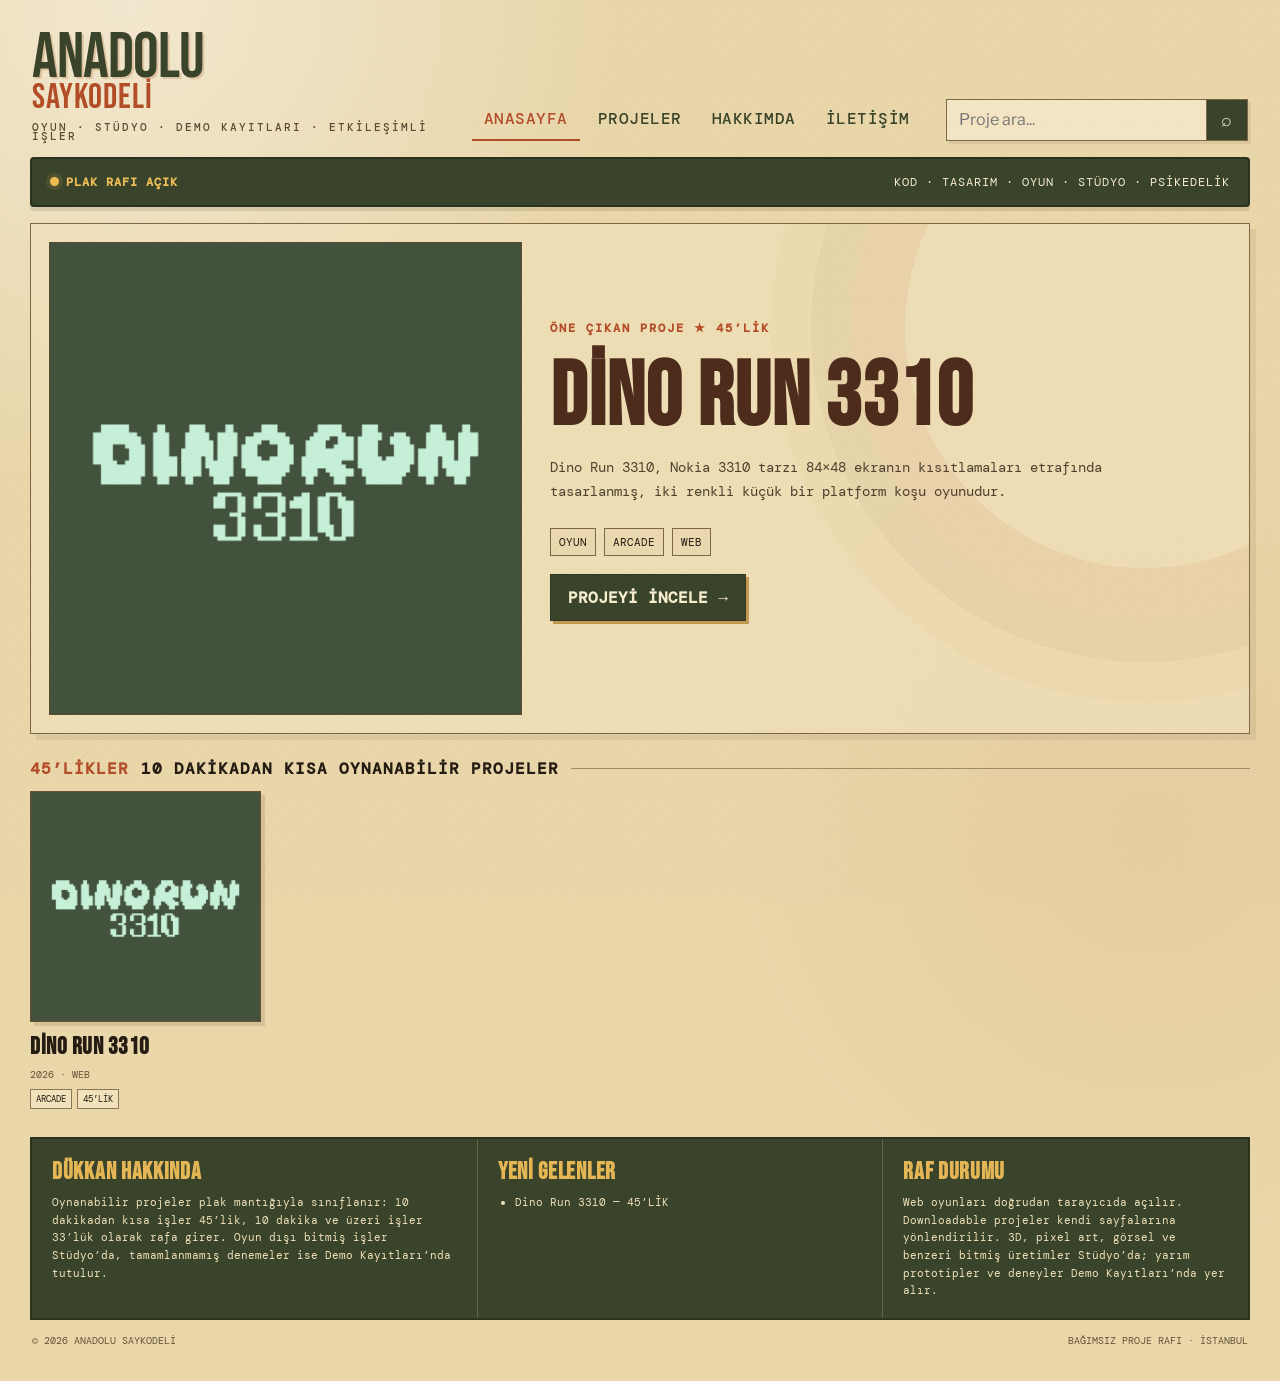
==== commit 8d826618: "15.00 1.09.2026" ====
--- a/index.html
+++ b/index.html
@@ -4,7 +4,7 @@
 <meta charset="UTF-8">
 <meta name="viewport" content="width=device-width, initial-scale=1.0">
 <title>Anadolu Saykodeli</title>
-<meta name="description" content="Anadolu Saykodeli — oyunlar, 3D modeller, deneyler ve interaktif projeler.">
+<meta name="description" content="Anadolu Saykodeli — oyunlar, stüdyo işleri, demo kayıtları ve interaktif projeler.">
 <style>
 @import url('https://fonts.googleapis.com/css2?family=Bebas+Neue&family=DM+Mono:wght@300;400;500&family=Libre+Franklin:wght@400;600;700;800&display=swap');
 
@@ -685,9 +685,13 @@
 .feature-cover{
   background:#2f3925;
 }
+/* Öne çıkan kapaktaki eski iç çerçeveyi kaldır */
 .feature-cover:before{
-  z-index:2;
-  pointer-events:none;
+  display:none;
+}
+/* Öne çıkan proje / 45’lik etiketini biraz yukarı al */
+.hero-copy > .kicker{
+  transform:translateY(-16px);
 }
 .feature-cover img,
 .album-art img{
@@ -714,6 +718,110 @@
   background:rgba(245,231,195,.35);
 }
 
+/* PROJECT DETAIL PAGE */
+.project-detail{
+  border:1.5px solid var(--line);
+  background:rgba(242,226,189,.67);
+  padding:clamp(18px,3vw,36px);
+  box-shadow:7px 7px 0 rgba(59,39,21,.08);
+}
+.detail-back{
+  border:0;
+  background:transparent;
+  color:var(--rust);
+  padding:0 0 18px;
+  cursor:pointer;
+  font-family:"DM Mono",monospace;
+  font-weight:700;
+  text-transform:uppercase;
+}
+.detail-back:hover{text-decoration:underline}
+.project-detail-grid{
+  display:grid;
+  grid-template-columns:minmax(280px,520px) minmax(0,1fr);
+  gap:clamp(24px,4vw,58px);
+  align-items:start;
+}
+.project-detail-cover{
+  aspect-ratio:1/1;
+  border:1.5px solid #665136;
+  background:#2f3925;
+  overflow:hidden;
+  box-shadow:7px 7px 0 rgba(67,45,26,.12);
+}
+.project-detail-cover img{
+  width:100%;
+  height:100%;
+  object-fit:cover;
+  display:block;
+}
+.project-detail-copy .kicker{margin:4px 0 8px}
+.project-detail-copy h1{
+  font-family:"Bebas Neue",sans-serif;
+  color:#4e2c1b;
+  font-size:clamp(52px,7vw,104px);
+  letter-spacing:1px;
+  line-height:.88;
+  margin:0 0 14px;
+}
+.detail-meta{
+  display:flex;
+  gap:7px;
+  flex-wrap:wrap;
+  margin-bottom:22px;
+}
+.detail-meta span{
+  border:1px solid var(--line);
+  padding:6px 8px;
+  font-family:"DM Mono",monospace;
+  text-transform:uppercase;
+  font-size:10px;
+  background:#ead8ae;
+}
+.detail-description{
+  max-width:760px;
+  font-family:"DM Mono",monospace;
+  line-height:1.8;
+  font-size:14px;
+  color:#4f402d;
+  white-space:pre-line;
+}
+.detail-panels{
+  display:grid;
+  grid-template-columns:repeat(2,minmax(0,1fr));
+  gap:14px;
+  margin:26px 0;
+}
+.detail-panel{
+  border-top:1px solid rgba(97,74,47,.45);
+  padding-top:14px;
+}
+.detail-panel h3{
+  margin:0 0 10px;
+  color:var(--rust);
+  font-family:"DM Mono",monospace;
+  font-size:11px;
+  letter-spacing:1px;
+  text-transform:uppercase;
+}
+.detail-panel p,
+.detail-panel li{
+  font-family:"DM Mono",monospace;
+  font-size:12px;
+  line-height:1.65;
+}
+.detail-panel ul{margin:0;padding-left:18px}
+.detail-action{margin-top:4px}
+.project-open-target{cursor:pointer}
+.project-open-target:focus-visible{outline:2px solid var(--rust);outline-offset:3px}
+@media(max-width:850px){
+  .project-detail-grid{grid-template-columns:1fr}
+  .project-detail-cover{max-width:560px}
+}
+@media(max-width:560px){
+  .detail-panels{grid-template-columns:1fr}
+}
+
 </style>
 </head>
 <body>
@@ -723,7 +831,7 @@
   <div class="brand">
     <div class="top">ANADOLU</div>
     <div class="bottom">SAYKODELİ</div>
-    <small>OYUN · 3D · DENEYLER · ETKİLEŞİMLİ İŞLER</small>
+    <small>OYUN · STÜDYO · DEMO KAYITLARI · ETKİLEŞİMLİ İŞLER</small>
   </div>
 
   <nav aria-label="Ana menü">
@@ -741,7 +849,7 @@
 
 <div class="rule">
   <div><span class="status-dot"></span><b>PLAK RAFI AÇIK</b></div>
-  <div>kod · tasarım · oyun · 3d · psikedelik</div>
+  <div>kod · tasarım · oyun · stüdyo · psikedelik</div>
 </div>
 
 <!-- HOME -->
@@ -764,7 +872,7 @@
   <section class="info-strip">
     <div class="info-box">
       <h4>DÜKKAN HAKKINDA</h4>
-      <p>Oynanabilir projeler plak mantığıyla sınıflanır: 10 dakikadan kısa işler 45’lik, 10 dakika ve üzeri işler 33’lük olarak rafa girer. 3D modeller ise kendi proje türüyle gösterilir.</p>
+      <p>Oynanabilir projeler plak mantığıyla sınıflanır: 10 dakikadan kısa işler 45’lik, 10 dakika ve üzeri işler 33’lük olarak rafa girer. Oyun dışı bitmiş işler Stüdyo’da, tamamlanmamış denemeler ise Demo Kayıtları’nda tutulur.</p>
     </div>
     <div class="info-box">
       <h4>YENİ GELENLER</h4>
@@ -772,7 +880,7 @@
     </div>
     <div class="info-box">
       <h4>RAF DURUMU</h4>
-      <p>Web oyunları doğrudan tarayıcıda açılır. Downloadable projeler kendi sayfalarına yönlendirilir. 3D çalışmalar da Projeler rafında yer alır.</p>
+      <p>Web oyunları doğrudan tarayıcıda açılır. Downloadable projeler kendi sayfalarına yönlendirilir. 3D, pixel art, görsel ve benzeri bitmiş üretimler Stüdyo’da; yarım prototipler ve deneyler Demo Kayıtları’nda yer alır.</p>
     </div>
   </section>
 </section>
@@ -786,20 +894,25 @@
       <div class="filter-block">
         <label class="head">Proje Türü</label>
         <label class="check"><input type="checkbox" class="project-type-filter" value="game"> Oyun</label>
-        <label class="check"><input type="checkbox" class="project-type-filter" value="3d"> 3D Model</label>
+        <label class="check"><input type="checkbox" class="project-type-filter" value="studio"> Stüdyo</label>
+        <label class="check"><input type="checkbox" class="project-type-filter" value="demo"> Demo Kayıtları</label>
       </div>
 
       <div class="filter-block">
-        <label class="head">Genre</label>
+        <label class="head">Kategori</label>
         <label class="check"><input type="checkbox" class="genre-filter" value="arcade"> Arcade</label>
         <label class="check"><input type="checkbox" class="genre-filter" value="puzzle"> Puzzle</label>
         <label class="check"><input type="checkbox" class="genre-filter" value="story"> Hikâye</label>
         <label class="check"><input type="checkbox" class="genre-filter" value="experimental"> Experimental</label>
         <label class="check"><input type="checkbox" class="genre-filter" value="strategy"> Strateji</label>
+        <label class="check"><input type="checkbox" class="genre-filter" value="3d"> 3D</label>
+        <label class="check"><input type="checkbox" class="genre-filter" value="pixel-art"> Pixel Art</label>
+        <label class="check"><input type="checkbox" class="genre-filter" value="visual"> Görsel Tasarım</label>
+        <label class="check"><input type="checkbox" class="genre-filter" value="audio"> Ses / Müzik</label>
       </div>
 
       <div class="filter-block">
-        <label class="head">Oyun Türü</label>
+        <label class="head">Yayın</label>
         <label class="check"><input type="checkbox" class="delivery-filter" value="web"> Web Game</label>
         <label class="check"><input type="checkbox" class="delivery-filter" value="download"> Downloadable</label>
       </div>
@@ -829,6 +942,39 @@
 
       <div class="games-grid" id="projectsGrid"></div>
     </main>
+  </div>
+</section>
+
+
+<!-- PROJECT DETAIL -->
+<section class="page" id="projectDetail">
+  <div class="project-detail">
+    <button class="detail-back" id="detailBack">← RAFA DÖN</button>
+
+    <div class="project-detail-grid">
+      <div class="project-detail-cover" id="detailCover"></div>
+
+      <div class="project-detail-copy">
+        <div class="kicker" id="detailKicker">PROJE</div>
+        <h1 id="detailTitle">PROJE</h1>
+        <div class="detail-meta" id="detailMeta"></div>
+        <p class="detail-description" id="detailDescription"></p>
+
+        <div class="detail-panels">
+          <div class="detail-panel" id="detailAboutPanel">
+            <h3>PROJE NOTU</h3>
+            <p id="detailAbout"></p>
+          </div>
+
+          <div class="detail-panel" id="detailControlsPanel">
+            <h3>KONTROLLER</h3>
+            <ul id="detailControls"></ul>
+          </div>
+        </div>
+
+        <a class="primary detail-action" id="detailAction" href="#">OYNA →</a>
+      </div>
+    </div>
   </div>
 </section>
 
@@ -840,11 +986,11 @@
     <p>
       Ben Emir. Oyun tasarımı ve geliştirme tarafında çalışan bağımsız bir geliştiriciyim.
       Unreal Engine ve Godot ile oyunlar, prototipler ve game jam projeleri geliştiriyorum.
-      3D modelleme, görsel tasarım ve fiziksel üretim tarafıyla da ilgileniyorum.
+      3D modelleme, pixel art, görsel tasarım ve fiziksel üretim tarafıyla da ilgileniyorum.
     </p>
     <p>
-      Anadolu Saykodeli, yaptığım oyunları ve 3D çalışmalarını plak dükkânı mantığıyla arşivleyen kişisel portfolyom.
-      Oynanabilir işlerde 10 dakikadan kısa projeler “45’lik”, 10 dakika ve üzeri projeler “33’lük” olarak sınıflanır.
+      Anadolu Saykodeli, oyunları ve farklı üretimleri plak dükkânı mantığıyla arşivleyen kişisel portfolyom.
+      Oynanabilir işlerde 10 dakikadan kısa projeler “45’lik”, 10 dakika ve üzeri projeler “33’lük” olarak sınıflanır. Oyun dışı bitmiş işler “Stüdyo”, tamamlanmamış prototip ve deneyler “Demo Kayıtları” altında yer alır.
     </p>
 
     <div class="about-grid">
@@ -853,16 +999,16 @@
         <p>Gameplay sistemleri, prototipleme, level tasarımı, Unreal Engine ve Godot.</p>
       </div>
       <div class="mini-panel">
-        <h3>3D ÜRETİM</h3>
-        <p>3D modelleme, texturing, stil araştırması ve oyun üretimine yönelik görsel çalışmalar.</p>
+        <h3>STÜDYO</h3>
+        <p>3D modelleme, pixel art, texturing, görsel tasarım, fiziksel üretim ve oyun dışındaki bitmiş çalışmalar.</p>
       </div>
       <div class="mini-panel">
-        <h3>GAME JAM</h3>
-        <p>Kısıtlı sürede küçük ama bitmiş fikirler çıkarmak; özellikle mekanik ve tema denemeleri.</p>
+        <h3>DEMO KAYITLARI</h3>
+        <p>Henüz tamamlanmamış prototipler, yarım fikirler, mekanik testleri ve yayınlamaya değer küçük deneyler.</p>
       </div>
       <div class="mini-panel">
         <h3>ANADOLU SAYKODELİ</h3>
-        <p>Oyunlar, 3D modeller, deneyler ve zamanla büyüyecek kişisel proje rafı.</p>
+        <p>Oyunlar, Stüdyo işleri, Demo Kayıtları ve zamanla büyüyecek kişisel proje rafı.</p>
       </div>
     </div>
   </div>
@@ -897,6 +1043,19 @@
 const sortSelect = document.getElementById('sort');
 const clearFilters = document.getElementById('clearFilters');
 
+const detailBack = document.getElementById('detailBack');
+const detailCover = document.getElementById('detailCover');
+const detailKicker = document.getElementById('detailKicker');
+const detailTitle = document.getElementById('detailTitle');
+const detailMeta = document.getElementById('detailMeta');
+const detailDescription = document.getElementById('detailDescription');
+const detailAboutPanel = document.getElementById('detailAboutPanel');
+const detailAbout = document.getElementById('detailAbout');
+const detailControlsPanel = document.getElementById('detailControlsPanel');
+const detailControls = document.getElementById('detailControls');
+const detailAction = document.getElementById('detailAction');
+let detailReturnPage = 'projects';
+
 const projectTypeFilters = [...document.querySelectorAll('.project-type-filter')];
 const genreFilters = [...document.querySelectorAll('.genre-filter')];
 const deliveryFilters = [...document.querySelectorAll('.delivery-filter')];
@@ -921,27 +1080,76 @@
 }
 
 function projectTypeLabel(project){
-  return project.type === '3d' ? '3D MODEL' : 'OYUN';
+  if(project.type === 'studio' || project.type === '3d') return 'STÜDYO';
+  if(project.type === 'demo') return 'DEMO KAYDI';
+  return 'OYUN';
 }
 
 function formatLabel(project){
-  if(project.type !== 'game') return '3D MODEL';
+  if(project.type === 'studio' || project.type === '3d') return 'STÜDYO';
+  if(project.type === 'demo') return 'DEMO KAYDI';
   if(project.format === '33') return '33’LİK';
   if(project.format === '45') return '45’LİK';
   return 'OYUN';
 }
 
 function deliveryLabel(project){
-  if(project.type === '3d') return '3D';
   if(project.delivery === 'web' || project.playable === true) return 'WEB';
   if(project.delivery === 'download') return 'DOWNLOAD';
+  if(project.type === 'studio' || project.type === '3d') return 'STÜDYO';
+  if(project.type === 'demo') return 'DEMO';
   return 'OYUN';
 }
 
 function buttonLabel(project){
-  if(project.type === 'game' && (project.delivery === 'web' || project.playable === true)) return 'OYNA →';
+  if(project.delivery === 'web' || project.playable === true) return 'OYNA →';
   return 'İNCELE →';
 }
+
+function openProjectDetail(project, returnPage='projects'){
+  if(!project) return;
+
+  detailReturnPage = returnPage;
+  detailCover.innerHTML = project.cover
+    ? `<img src="${project.cover}" alt="${project.title || 'Proje'} kapağı">`
+    : '';
+
+  detailKicker.textContent = `${projectTypeLabel(project)} · ${formatLabel(project)}`;
+  detailTitle.textContent = project.title || 'İsimsiz Proje';
+  detailDescription.textContent = project.description || 'Bu proje için henüz açıklama eklenmedi.';
+
+  detailMeta.innerHTML = '';
+  [project.genre, deliveryLabel(project), project.year].filter(Boolean).forEach(value=>{
+    const span = document.createElement('span');
+    span.textContent = String(value).toUpperCase();
+    detailMeta.appendChild(span);
+  });
+
+  const aboutText = project.details || project.about || '';
+  detailAbout.textContent = aboutText;
+  detailAboutPanel.style.display = aboutText ? 'block' : 'none';
+
+  detailControls.innerHTML = '';
+  const controls = Array.isArray(project.controls) ? project.controls : [];
+  controls.forEach(control=>{
+    const li = document.createElement('li');
+    li.textContent = control;
+    detailControls.appendChild(li);
+  });
+  detailControlsPanel.style.display = controls.length ? 'block' : 'none';
+
+  if(project.url){
+    detailAction.href = project.url;
+    detailAction.textContent = buttonLabel(project);
+    detailAction.style.display = 'inline-block';
+  }else{
+    detailAction.style.display = 'none';
+  }
+
+  openPage('projectDetail');
+}
+
+detailBack.addEventListener('click',()=>openPage(detailReturnPage));
 
 function projectCard(project){
   const article = document.createElement('article');
@@ -954,7 +1162,10 @@
   article.dataset.year = String(project.year || 0);
 
   const art = document.createElement('div');
-  art.className = 'album-art real-cover';
+  art.className = 'album-art real-cover project-open-target';
+  art.tabIndex = 0;
+  art.setAttribute('role','button');
+  art.setAttribute('aria-label', `${project.title || 'Proje'} detaylarını aç`);
 
   const img = document.createElement('img');
   img.src = project.cover || '';
@@ -964,22 +1175,32 @@
 
   const title = document.createElement('h3');
   title.textContent = project.title || 'İsimsiz Proje';
+  title.classList.add('project-open-target');
 
   const meta = document.createElement('div');
   meta.className = 'meta';
   meta.innerHTML = `<span>${projectTypeLabel(project)} · ${project.genre || formatLabel(project)}</span><span>${deliveryLabel(project)} · ${project.year || ''}</span>`;
 
+  const openDetail = ()=>openProjectDetail(project, 'projects');
+  art.addEventListener('click', openDetail);
+  art.addEventListener('keydown', e=>{
+    if(e.key === 'Enter' || e.key === ' '){
+      e.preventDefault();
+      openDetail();
+    }
+  });
+  title.addEventListener('click', openDetail);
+
   article.appendChild(art);
   article.appendChild(title);
   article.appendChild(meta);
 
-  if(project.url){
-    const link = document.createElement('a');
-    link.className = 'play';
-    link.href = project.url;
-    link.textContent = buttonLabel(project);
-    article.appendChild(link);
-  }
+  const link = document.createElement('button');
+  link.className = 'play';
+  link.type = 'button';
+  link.textContent = 'DETAYLAR →';
+  link.addEventListener('click', openDetail);
+  article.appendChild(link);
 
   return article;
 }
@@ -1075,13 +1296,13 @@
       featuredTags.appendChild(span);
     });
 
-    if(featured.url){
-      featuredLink.href = featured.url;
-      featuredLink.textContent = buttonLabel(featured);
-      featuredLink.style.display = 'inline-block';
-    }else{
-      featuredLink.style.display = 'none';
-    }
+    featuredLink.href = '#';
+    featuredLink.textContent = 'PROJEYİ İNCELE →';
+    featuredLink.style.display = 'inline-block';
+    featuredLink.onclick = e=>{
+      e.preventDefault();
+      openProjectDetail(featured, 'home');
+    };
   }else{
     featuredCover.innerHTML = '';
     featuredTitle.textContent = 'Henüz proje yok';
@@ -1120,9 +1341,16 @@
         tags.appendChild(span);
       });
 
-      if(project.url){
-        article.addEventListener('click',()=>window.location.href=project.url);
-      }
+      article.tabIndex = 0;
+      article.setAttribute('role','button');
+      article.setAttribute('aria-label', `${project.title} detaylarını aç`);
+      article.addEventListener('click',()=>openProjectDetail(project, 'home'));
+      article.addEventListener('keydown', e=>{
+        if(e.key === 'Enter' || e.key === ' '){
+          e.preventDefault();
+          openProjectDetail(project, 'home');
+        }
+      });
 
       article.appendChild(art);
       article.appendChild(title);
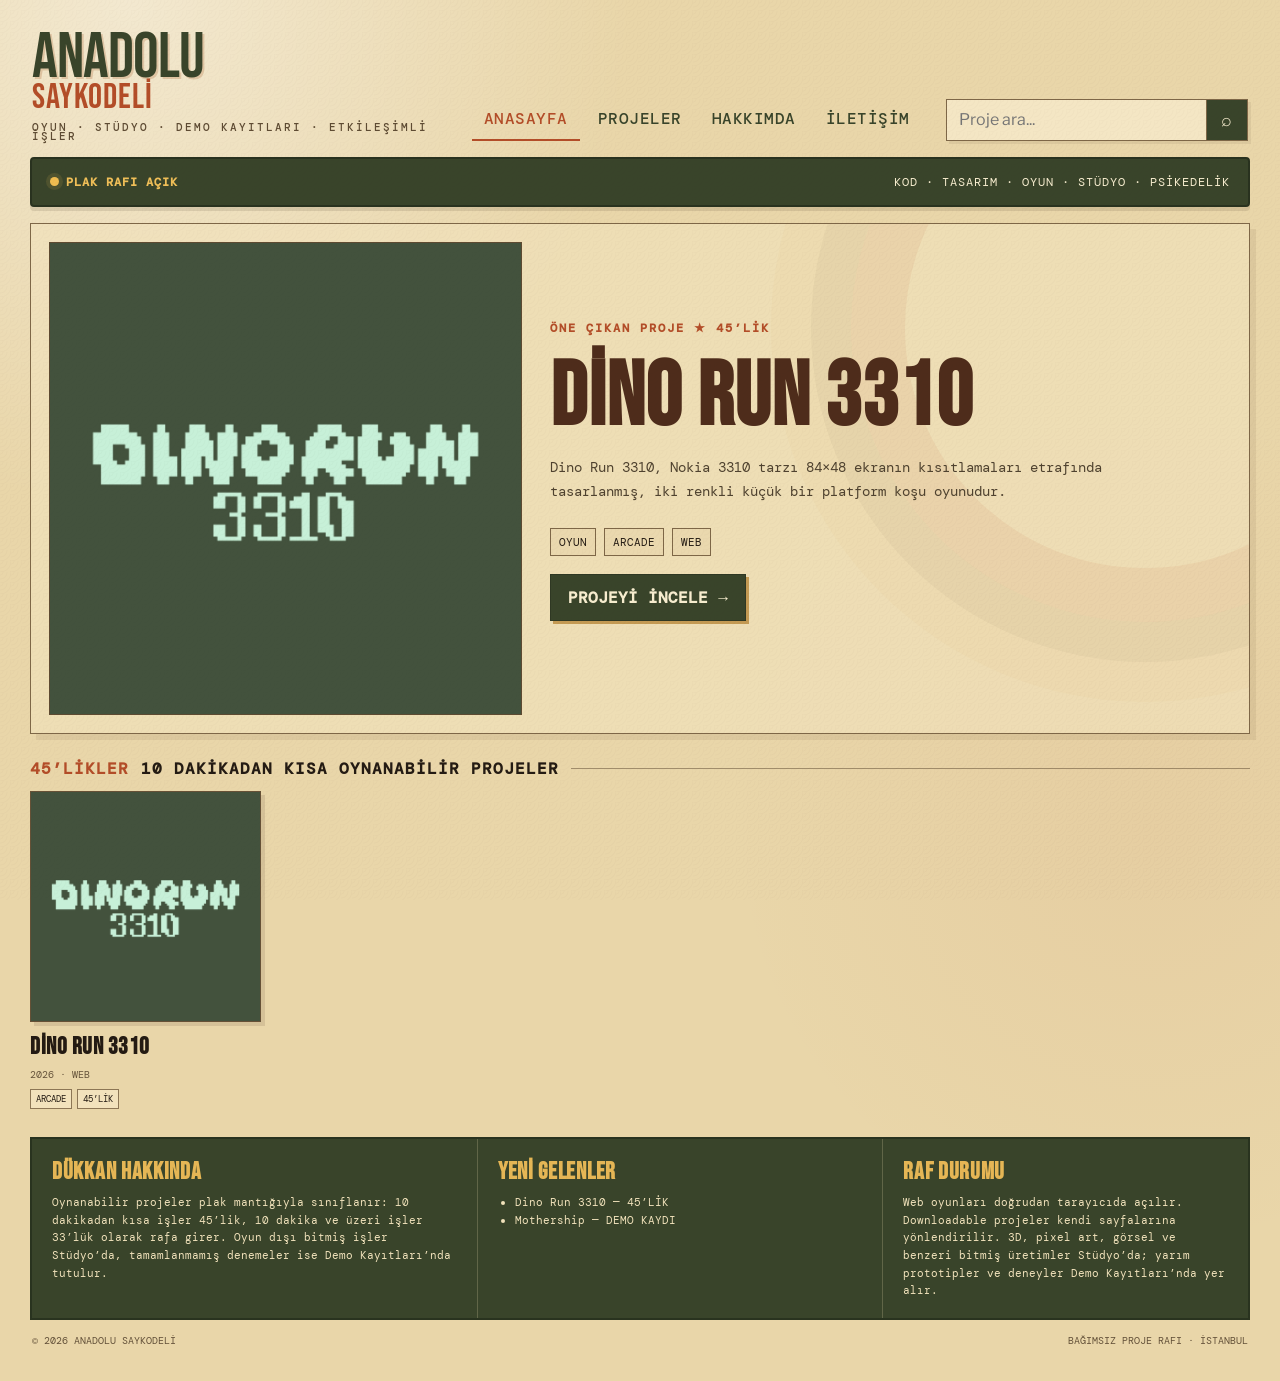
==== commit 722ab668: "Favicon" ====
--- a/index.html
+++ b/index.html
@@ -5,6 +5,7 @@
 <meta name="viewport" content="width=device-width, initial-scale=1.0">
 <title>Anadolu Saykodeli</title>
 <meta name="description" content="Anadolu Saykodeli — oyunlar, stüdyo işleri, demo kayıtları ve interaktif projeler.">
+<link rel="icon" type="image/svg+xml" href="data:image/svg+xml,%3Csvg xmlns='http://www.w3.org/2000/svg' viewBox='0 0 64 64'%3E%3Crect width='64' height='64' rx='12' fill='%23e9d6a9'/%3E%3Ccircle cx='32' cy='32' r='25' fill='%23241b13'/%3E%3Ccircle cx='32' cy='32' r='19' fill='none' stroke='%23e9d6a9' stroke-opacity='.16' stroke-width='1'/%3E%3Ccircle cx='32' cy='32' r='15' fill='none' stroke='%23e9d6a9' stroke-opacity='.12' stroke-width='1'/%3E%3Ccircle cx='32' cy='32' r='10.5' fill='%23b34d28'/%3E%3Ccircle cx='32' cy='32' r='4.2' fill='%23d0a140'/%3E%3Ccircle cx='32' cy='32' r='1.6' fill='%23f7edcf'/%3E%3C/svg%3E">
 <style>
 @import url('https://fonts.googleapis.com/css2?family=Bebas+Neue&family=DM+Mono:wght@300;400;500&family=Libre+Franklin:wght@400;600;700;800&display=swap');
 
@@ -1380,4 +1381,4 @@
 applyFilters('');
 </script>
 </body>
-</html>
+</html>
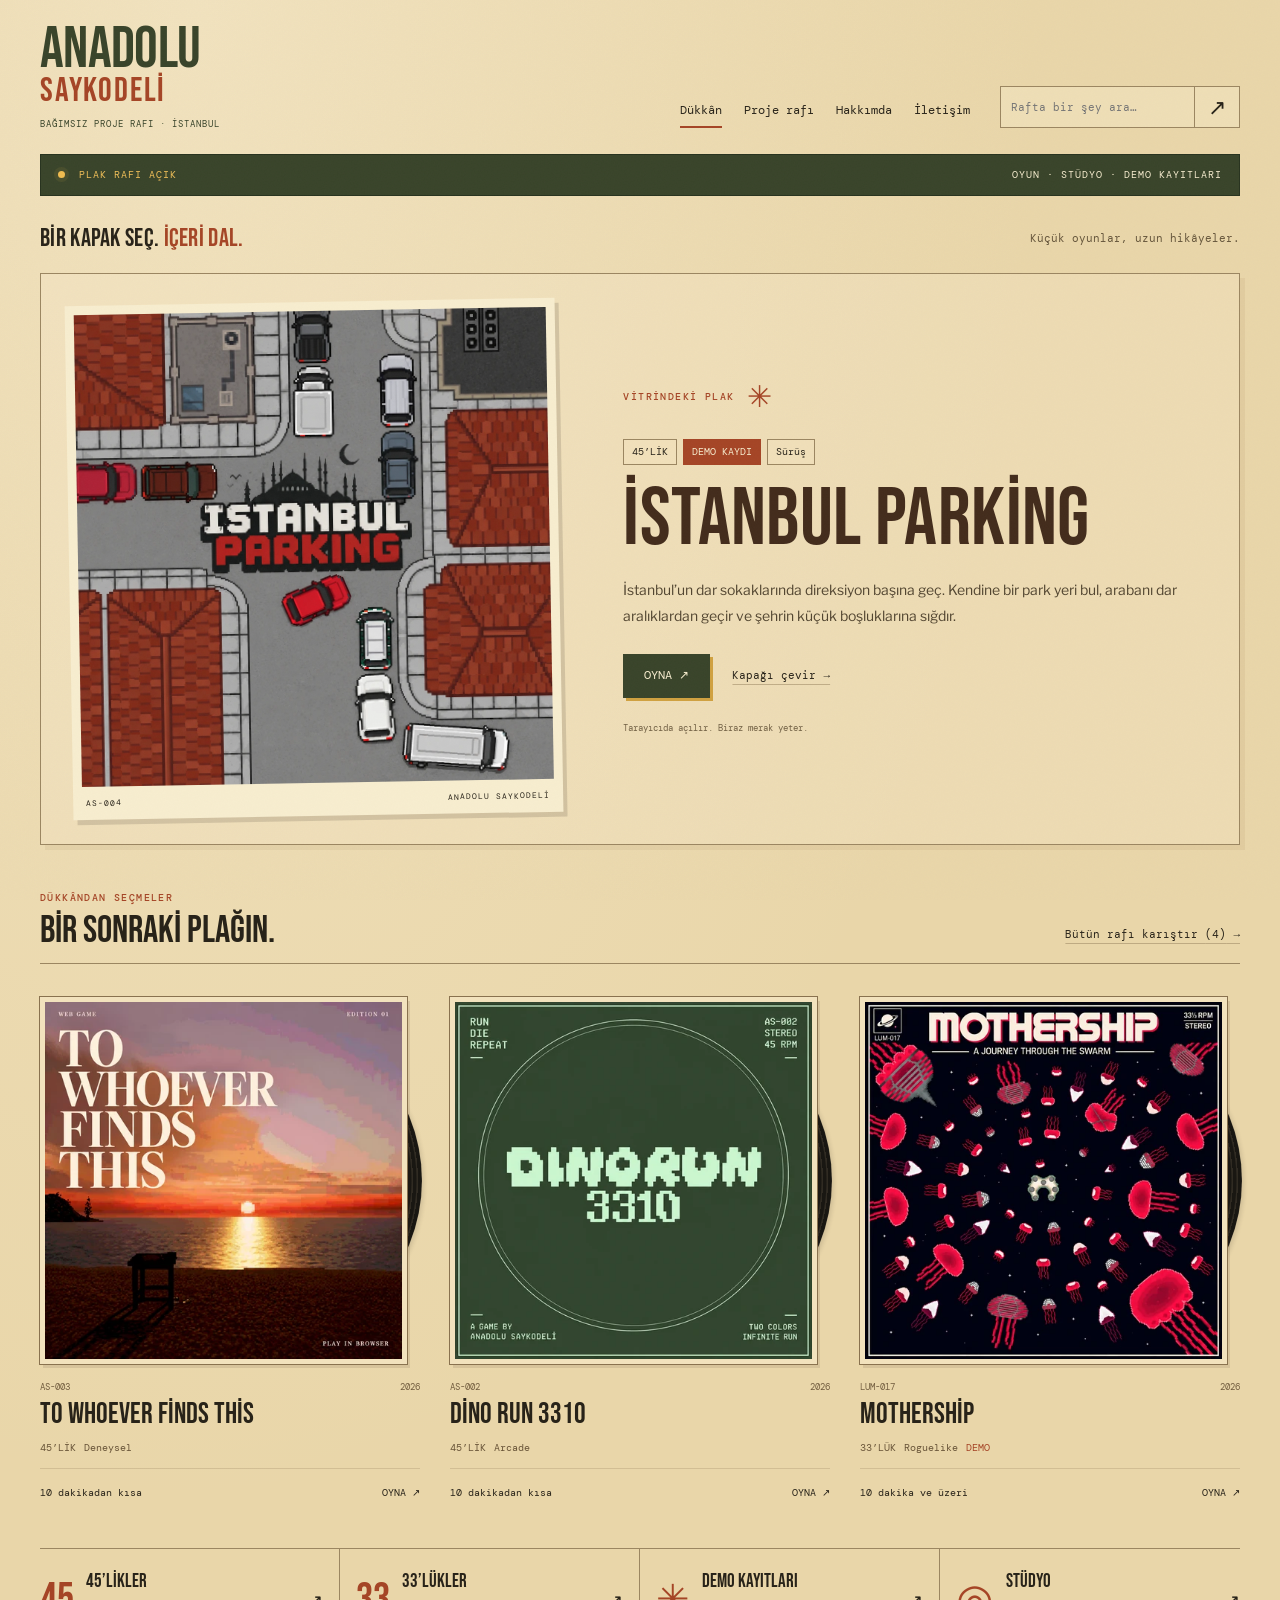
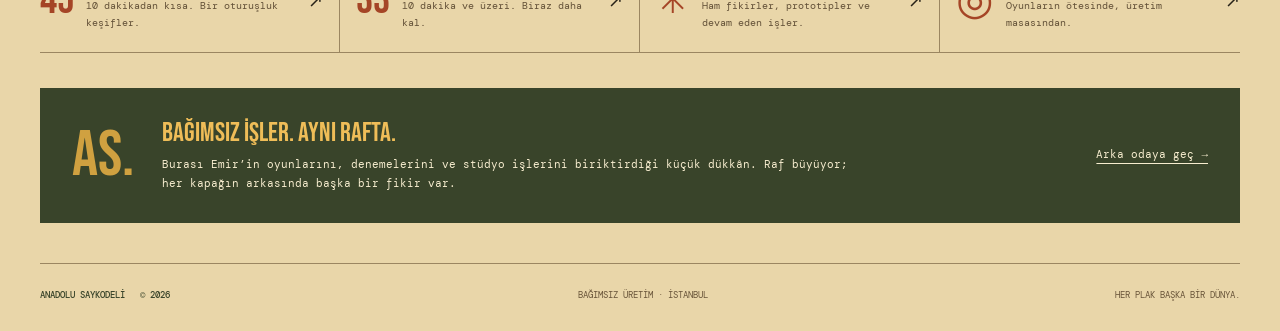
==== commit a1fbeb10: "Astra Rework" ====
--- a/index.html
+++ b/index.html
@@ -2,1383 +2,79 @@
 <html lang="tr">
 <head>
 <meta charset="UTF-8">
-<meta name="viewport" content="width=device-width, initial-scale=1.0">
-<title>Anadolu Saykodeli</title>
-<meta name="description" content="Anadolu Saykodeli — oyunlar, stüdyo işleri, demo kayıtları ve interaktif projeler.">
-<link rel="icon" type="image/svg+xml" href="data:image/svg+xml,%3Csvg xmlns='http://www.w3.org/2000/svg' viewBox='0 0 64 64'%3E%3Crect width='64' height='64' rx='12' fill='%23e9d6a9'/%3E%3Ccircle cx='32' cy='32' r='25' fill='%23241b13'/%3E%3Ccircle cx='32' cy='32' r='19' fill='none' stroke='%23e9d6a9' stroke-opacity='.16' stroke-width='1'/%3E%3Ccircle cx='32' cy='32' r='15' fill='none' stroke='%23e9d6a9' stroke-opacity='.12' stroke-width='1'/%3E%3Ccircle cx='32' cy='32' r='10.5' fill='%23b34d28'/%3E%3Ccircle cx='32' cy='32' r='4.2' fill='%23d0a140'/%3E%3Ccircle cx='32' cy='32' r='1.6' fill='%23f7edcf'/%3E%3C/svg%3E">
-<style>
-@import url('https://fonts.googleapis.com/css2?family=Bebas+Neue&family=DM+Mono:wght@300;400;500&family=Libre+Franklin:wght@400;600;700;800&display=swap');
-
-:root{
-  --paper:#e9d6a9;
-  --paper2:#f2e2bd;
-  --ink:#241b13;
-  --green:#39442a;
-  --green2:#515f35;
-  --rust:#b34d28;
-  --orange:#d26932;
-  --mustard:#d0a140;
-  --cream:#f7edcf;
-  --line:#7e6747;
-  --purple:#6e4f66;
-  --blue:#4c6972;
-  --shadow:rgba(53,34,17,.24);
-}
-
-*{box-sizing:border-box}
-html{scroll-behavior:smooth}
-body{
-  margin:0;
-  color:var(--ink);
-  background:
-    radial-gradient(circle at 10% 0%, rgba(255,255,255,.45), transparent 28%),
-    radial-gradient(circle at 90% 60%, rgba(179,77,40,.06), transparent 30%),
-    var(--paper);
-  font-family:"Libre Franklin",Arial,sans-serif;
-}
-
-/* paper grain */
-body:before{
-  content:"";
-  position:fixed;
-  inset:0;
-  pointer-events:none;
-  z-index:999;
-  opacity:.11;
-  background-image:
-    repeating-radial-gradient(circle at 0 0, transparent 0 2px, rgba(70,50,25,.18) 3px, transparent 4px);
-  background-size:11px 11px;
-  mix-blend-mode:multiply;
-}
-
-a{color:inherit}
-button,input,select{font:inherit}
-
-.shell{
-  max-width:1440px;
-  margin:0 auto;
-  padding:24px 30px 34px;
-}
-
-/* HEADER */
-header{
-  display:grid;
-  grid-template-columns:minmax(250px,1.1fr) auto minmax(230px,.8fr);
-  align-items:end;
-  gap:24px;
-  padding:8px 2px 16px;
-}
-.brand{
-  line-height:.82;
-  text-transform:uppercase;
-  letter-spacing:-1px;
-}
-.brand .top{
-  font-family:"Bebas Neue",sans-serif;
-  font-size:clamp(50px,5vw,82px);
-  color:var(--green);
-  text-shadow:2px 2px 0 rgba(173,99,48,.25);
-}
-.brand .bottom{
-  font-family:"Bebas Neue",sans-serif;
-  font-size:clamp(28px,2.7vw,46px);
-  color:var(--rust);
-  letter-spacing:1px;
-}
-.brand small{
-  display:block;
-  margin-top:10px;
-  font-family:"DM Mono",monospace;
-  font-size:11px;
-  font-weight:500;
-  letter-spacing:2px;
-  color:#5e4b33;
-}
-
-nav{
-  display:flex;
-  gap:6px;
-  align-items:center;
-  justify-content:center;
-  flex-wrap:wrap;
-}
-.nav-btn{
-  border:0;
-  background:transparent;
-  color:var(--green);
-  padding:10px 12px;
-  cursor:pointer;
-  font-family:"DM Mono",monospace;
-  font-weight:500;
-  text-transform:uppercase;
-  letter-spacing:.5px;
-  border-bottom:2px solid transparent;
-}
-.nav-btn:hover,
-.nav-btn.active{
-  color:var(--rust);
-  border-color:var(--rust);
-}
-
-.search-wrap{
-  display:flex;
-  background:rgba(248,238,207,.72);
-  border:1.5px solid var(--line);
-  height:42px;
-  box-shadow:3px 3px 0 rgba(71,49,28,.08);
-}
-.search-wrap input{
-  width:100%;
-  min-width:0;
-  border:0;
-  outline:0;
-  background:transparent;
-  padding:0 12px;
-  color:var(--ink);
-}
-.search-wrap button{
-  width:46px;
-  border:0;
-  border-left:1.5px solid var(--line);
-  background:var(--green);
-  color:var(--cream);
-  cursor:pointer;
-  font-size:18px;
-}
-
-.rule{
-  height:50px;
-  background:var(--green);
-  border-radius:4px;
-  border:2px solid #29321f;
-  display:flex;
-  align-items:center;
-  justify-content:space-between;
-  padding:0 18px;
-  color:var(--cream);
-  font-family:"DM Mono",monospace;
-  text-transform:uppercase;
-  font-size:12px;
-  letter-spacing:1px;
-  margin-bottom:16px;
-  box-shadow:0 4px 0 rgba(49,33,16,.12);
-}
-.rule b{color:#f0bf58}
-.rule .status-dot{
-  width:9px;height:9px;border-radius:50%;background:#efbc50;display:inline-block;margin-right:7px;
-  box-shadow:0 0 0 4px rgba(239,188,80,.12);
-}
-
-/* pages */
-.page{display:none}
-.page.active{display:block}
-
-/* HERO */
-.hero{
-  border:1.5px solid var(--line);
-  background:rgba(242,226,189,.66);
-  padding:18px;
-  display:grid;
-  grid-template-columns:minmax(310px,.82fr) 1.18fr;
-  gap:28px;
-  box-shadow:6px 6px 0 rgba(64,42,23,.08);
-  position:relative;
-  overflow:hidden;
-}
-.hero:after{
-  content:"";
-  position:absolute;
-  width:480px;height:480px;
-  right:-190px;top:-190px;
-  border:54px solid rgba(179,77,40,.07);
-  border-radius:50%;
-  box-shadow:
-    0 0 0 40px rgba(57,68,42,.04),
-    0 0 0 80px rgba(208,161,64,.04);
-}
-
-.feature-cover{
-  aspect-ratio:1/1;
-  min-height:0;
-  position:relative;
-  overflow:hidden;
-  border:1.5px solid #5e4a31;
-  background:
-    radial-gradient(circle at 50% 48%, #f3c65d 0 8%, #b74528 8% 17%, transparent 17%),
-    repeating-radial-gradient(circle at 50% 50%, rgba(38,28,19,.12) 0 2px, transparent 3px 9px),
-    conic-gradient(from -20deg,#8a3826,#c56131,#dec05e,#607044,#b64b2a,#75462e,#8a3826);
-}
-.feature-cover:before{
-  content:"";
-  position:absolute; inset:9%;
-  border:2px solid rgba(247,237,207,.8);
-  box-shadow:0 0 0 8px rgba(39,31,20,.2), inset 0 0 0 6px rgba(39,31,20,.22);
-  transform:rotate(-2deg);
-}
-.feature-cover .mountain{
-  position:absolute;
-  left:-5%; right:-5%; bottom:-3%;
-  height:44%;
-  background:
-    linear-gradient(155deg,transparent 0 18%,#34452d 19% 31%,transparent 32%),
-    linear-gradient(205deg,transparent 0 20%,#594930 21% 38%,transparent 39%),
-    linear-gradient(170deg,transparent 0 33%,#253b2d 34% 58%,transparent 59%),
-    #b86b35;
-  clip-path:polygon(0 100%,0 48%,10% 56%,18% 36%,29% 55%,39% 23%,52% 58%,65% 34%,77% 54%,88% 31%,100% 50%,100% 100%);
-  opacity:.9;
-}
-.feature-cover .cover-title{
-  position:absolute;
-  top:7%; left:7%; right:7%;
-  color:#f7eac7;
-  font-family:"Bebas Neue",sans-serif;
-  font-size:clamp(42px,5vw,86px);
-  letter-spacing:1px;
-  line-height:.88;
-  text-shadow:3px 3px 0 rgba(63,33,17,.5);
-}
-.feature-cover .cover-kicker{
-  position:absolute;
-  bottom:8%; left:8%;
-  font-family:"DM Mono",monospace;
-  font-weight:700;
-  font-size:12px;
-  color:#fff4ce;
-  background:rgba(43,53,31,.9);
-  padding:8px 10px;
-}
-
-.hero-copy{
-  display:flex;
-  flex-direction:column;
-  justify-content:center;
-  position:relative;
-  z-index:2;
-  padding:10px 30px 10px 0;
-}
-.kicker{
-  font-family:"DM Mono",monospace;
-  text-transform:uppercase;
-  letter-spacing:2px;
-  font-size:12px;
-  color:var(--rust);
-  font-weight:700;
-}
-.hero h1{
-  font-family:"Bebas Neue",sans-serif;
-  color:#4e2c1b;
-  font-size:clamp(54px,7vw,108px);
-  letter-spacing:1px;
-  margin:8px 0 6px;
-  line-height:.85;
-}
-.hero p{
-  max-width:660px;
-  font-family:"DM Mono",monospace;
-  line-height:1.7;
-  color:#4f422f;
-  font-size:14px;
-}
-.tags{display:flex;gap:8px;flex-wrap:wrap;margin:10px 0 18px}
-.tag{
-  border:1px solid var(--line);
-  padding:6px 8px;
-  font-family:"DM Mono",monospace;
-  text-transform:uppercase;
-  font-size:11px;
-  background:#ead8ae;
-}
-.primary{
-  width:max-content;
-  border:1px solid #2f3823;
-  background:var(--green);
-  color:var(--cream);
-  padding:12px 17px;
-  font-family:"DM Mono",monospace;
-  font-weight:600;
-  cursor:pointer;
-  box-shadow:3px 3px 0 #c49a53;
-}
-.primary:hover{transform:translate(2px,2px);box-shadow:1px 1px 0 #c49a53}
-
-/* SECTION */
-.section-head{
-  margin:24px 0 12px;
-  display:flex;
-  align-items:center;
-  gap:12px;
-  font-family:"DM Mono",monospace;
-  text-transform:uppercase;
-  letter-spacing:1px;
-  font-weight:700;
-}
-.section-head:after{
-  content:"";
-  flex:1;
-  border-top:1px solid rgba(91,71,46,.5);
-}
-.section-head span{color:var(--rust)}
-
-.cover-grid{
-  display:grid;
-  grid-template-columns:repeat(5,minmax(0,1fr));
-  gap:16px;
-}
-.album{
-  cursor:pointer;
-  position:relative;
-}
-.album-art{
-  aspect-ratio:1/1;
-  border:1.5px solid #665136;
-  position:relative;
-  overflow:hidden;
-  box-shadow:4px 4px 0 rgba(67,45,26,.12);
-  transition:.16s ease;
-}
-.album:hover .album-art{
-  transform:translateY(-4px) rotate(-.5deg);
-  box-shadow:7px 7px 0 rgba(67,45,26,.16);
-}
-.album h3{
-  margin:10px 0 2px;
-  font-family:"Bebas Neue",sans-serif;
-  font-size:24px;
-  letter-spacing:.5px;
-}
-.album small{
-  color:#66543b;
-  font-family:"DM Mono",monospace;
-  font-size:10px;
-  text-transform:uppercase;
-}
-.album .mini-tags{display:flex;gap:5px;flex-wrap:wrap;margin-top:7px}
-.album .mini-tags span{
-  border:1px solid #8c7655;
-  padding:3px 5px;
-  font-family:"DM Mono",monospace;
-  font-size:9px;
-  text-transform:uppercase;
-  background:rgba(249,237,204,.55);
-}
-
-.art1{
-  background:
-    radial-gradient(circle at 72% 28%,#f4ce5b 0 7%,transparent 7.4%),
-    linear-gradient(165deg,transparent 0 48%,#263b31 49% 68%,transparent 69%),
-    linear-gradient(20deg,#3e6b65,#1d3d4a 50%,#d27a3e 51%,#77351f);
-}
-.art2{
-  background:
-    radial-gradient(circle at 48% 54%,transparent 0 9%,#e6b752 9.5% 12%,transparent 12.5%),
-    repeating-conic-gradient(from 10deg,#63314a 0 10deg,#bb4e33 10deg 20deg,#d29f47 20deg 30deg);
-}
-.art3{
-  background:
-    radial-gradient(circle at 50% 50%,#ecd06c 0 6%,#28402d 6% 16%,transparent 16%),
-    repeating-radial-gradient(circle at 50% 50%,transparent 0 18px,rgba(227,191,80,.75) 19px 22px,transparent 23px 40px),
-    #355e5a;
-}
-.art4{
-  background:
-    linear-gradient(transparent 0 56%,#263d39 57% 62%,#c87335 63% 69%,#e7c15a 70%),
-    radial-gradient(circle at 75% 25%,#dfb642 0 8%,transparent 8.5%),
-    #4d6871;
-}
-.art5{
-  background:
-    conic-gradient(from 25deg at 50% 50%,#7a2636,#cb5e31,#e3b848,#4e6738,#3c5e64,#7a2636);
-}
-.art6{
-  background:
-    radial-gradient(ellipse at 50% 105%,#2c4330 0 38%,transparent 39%),
-    radial-gradient(circle at 50% 32%,#d9aa43 0 9%,transparent 9.5%),
-    linear-gradient(#223b4b,#775038 52%,#bc6733);
-}
-.art7{
-  background:
-    repeating-linear-gradient(45deg,#8c3c2a 0 18px,#c06338 18px 36px,#d7a84b 36px 54px,#3e5736 54px 72px);
-}
-.art8{
-  background:
-    radial-gradient(circle at 50% 50%,#e4bc55 0 6%,transparent 6.5%),
-    conic-gradient(#1f3d41,#476b62,#c16c37,#9a3e2c,#3c2a33,#1f3d41);
-}
-.art9{
-  background:
-    linear-gradient(90deg,transparent 0 20%,rgba(245,226,181,.25) 20% 22%,transparent 22% 78%,rgba(245,226,181,.25) 78% 80%,transparent 80%),
-    repeating-radial-gradient(circle at 50% 50%,#602f2a 0 10px,#c56f36 11px 22px,#d3a746 23px 34px,#364b37 35px 46px);
-}
-.art10{
-  background:
-    radial-gradient(circle at 50% 52%,transparent 0 15%,#dfb850 15.5% 20%,transparent 20.5%),
-    linear-gradient(140deg,#3c2b48,#663c5c 42%,#ba5231 43%,#d9a84a);
-}
-
-/* decorative center labels on albums */
-.album-art:before{
-  content:"";
-  position:absolute;
-  width:42%; aspect-ratio:1/1;
-  border-radius:50%;
-  left:29%; top:29%;
-  border:2px solid rgba(250,232,187,.8);
-  box-shadow:0 0 0 8px rgba(41,31,22,.22);
-  background:rgba(36,29,21,.14);
-}
-.album-art:after{
-  content:"";
-  position:absolute;
-  width:7%; aspect-ratio:1/1;
-  border-radius:50%;
-  left:46.5%; top:46.5%;
-  background:#ead89e;
-  border:2px solid rgba(45,34,23,.7);
-}
-.album-art .title{
-  position:absolute;
-  inset:9% 8% auto;
-  z-index:3;
-  text-align:center;
-  color:#fff0c9;
-  font-family:"Bebas Neue",sans-serif;
-  font-size:clamp(20px,2vw,34px);
-  line-height:.9;
-  text-shadow:2px 2px 0 rgba(37,27,18,.55);
-}
-.album-art .stamp{
-  position:absolute;
-  z-index:3;
-  bottom:8%;
-  left:50%;
-  transform:translateX(-50%);
-  color:#f5e7bf;
-  font-family:"DM Mono",monospace;
-  font-size:9px;
-  background:rgba(37,50,31,.85);
-  padding:4px 6px;
-  white-space:nowrap;
-}
-
-/* Footer info */
-.info-strip{
-  margin-top:28px;
-  background:var(--green);
-  color:#f1e2bb;
-  border:2px solid #29331f;
-  display:grid;
-  grid-template-columns:1.1fr 1fr .9fr;
-}
-.info-box{
-  padding:18px 20px;
-  border-right:1px solid rgba(242,225,184,.22);
-}
-.info-box:last-child{border-right:0}
-.info-box h4{
-  margin:0 0 8px;
-  font-family:"Bebas Neue",sans-serif;
-  font-size:24px;
-  color:#e5b655;
-  letter-spacing:.7px;
-}
-.info-box p,.info-box li{
-  font-family:"DM Mono",monospace;
-  font-size:11px;
-  line-height:1.6;
-  margin:0;
-}
-.info-box ul{padding-left:17px;margin:0}
-footer{
-  display:flex;
-  justify-content:space-between;
-  gap:14px;
-  padding:14px 2px 0;
-  font-family:"DM Mono",monospace;
-  font-size:10px;
-  color:#635139;
-}
-
-/* GAMES PAGE */
-.games-layout{
-  display:grid;
-  grid-template-columns:260px minmax(0,1fr);
-  gap:26px;
-  align-items:start;
-}
-.filters{
-  border:1.5px solid var(--line);
-  background:rgba(242,226,189,.64);
-  padding:16px;
-  position:sticky;
-  top:18px;
-}
-.filters h2{
-  font-family:"Bebas Neue",sans-serif;
-  margin:0 0 16px;
-  font-size:34px;
-}
-.filter-block{
-  border-top:1px solid rgba(97,74,47,.35);
-  padding:14px 0;
-}
-.filter-block:first-of-type{border-top:0}
-.filter-block label.head{
-  display:block;
-  font-family:"DM Mono",monospace;
-  text-transform:uppercase;
-  color:var(--rust);
-  font-size:11px;
-  font-weight:700;
-  margin-bottom:9px;
-}
-.check{
-  display:flex;
-  gap:8px;
-  align-items:center;
-  margin:8px 0;
-  font-family:"DM Mono",monospace;
-  font-size:11px;
-}
-.check input{accent-color:var(--green)}
-.filter-block select{
-  width:100%;
-  border:1px solid #836b49;
-  background:#efdeb5;
-  padding:9px;
-  outline:0;
-}
-.game-results-head{
-  display:flex;
-  justify-content:space-between;
-  align-items:flex-end;
-  margin-bottom:12px;
-}
-.game-results-head h1{
-  font-family:"Bebas Neue",sans-serif;
-  font-size:50px;
-  margin:0;
-}
-.game-results-head span{
-  font-family:"DM Mono",monospace;
-  font-size:11px;
-  color:#67553c;
-}
-.games-grid{
-  display:grid;
-  grid-template-columns:repeat(3,minmax(0,1fr));
-  gap:20px;
-}
-.game-card{
-  border:1px solid rgba(103,80,51,.4);
-  padding:9px 9px 13px;
-  background:rgba(245,231,195,.48);
-}
-.game-card.hidden{display:none}
-.game-card .album-art{box-shadow:none}
-.game-card h3{
-  font-family:"Bebas Neue",sans-serif;
-  font-size:28px;
-  margin:9px 0 2px;
-}
-.game-card .meta{
-  display:flex;
-  justify-content:space-between;
-  gap:10px;
-  font-family:"DM Mono",monospace;
-  text-transform:uppercase;
-  font-size:9px;
-  color:#665139;
-}
-.game-card .play{
-  display:block;
-  width:100%;
-  margin-top:10px;
-  padding:9px;
-  border:1px solid #44512f;
-  background:transparent;
-  color:#37422a;
-  cursor:pointer;
-  font-family:"DM Mono",monospace;
-  font-size:11px;
-}
-.game-card .play:hover{
-  background:var(--green);
-  color:var(--cream);
-}
-
-/* ABOUT + CONTACT */
-.content-card{
-  border:1.5px solid var(--line);
-  background:rgba(242,226,189,.67);
-  padding:clamp(24px,4vw,55px);
-  max-width:980px;
-  margin:0 auto;
-  box-shadow:7px 7px 0 rgba(59,39,21,.08);
-}
-.content-card h1{
-  font-family:"Bebas Neue",sans-serif;
-  margin:0 0 18px;
-  font-size:clamp(52px,7vw,92px);
-  color:#4b2c1b;
-}
-.content-card p{
-  font-family:"DM Mono",monospace;
-  line-height:1.8;
-  font-size:14px;
-  color:#4f402d;
-}
-.about-grid{
-  display:grid;
-  grid-template-columns:1fr 1fr;
-  gap:18px;
-  margin-top:25px;
-}
-.mini-panel{
-  padding:18px;
-  background:rgba(57,68,42,.94);
-  color:#f3e4bd;
-}
-.mini-panel h3{
-  margin:0 0 10px;
-  color:#e9ba57;
-  font-family:"Bebas Neue",sans-serif;
-  font-size:28px;
-}
-.mini-panel p{color:#f3e4bd;font-size:11px;margin:0}
-.contact-link{
-  display:inline-block;
-  margin-top:14px;
-  font-family:"DM Mono",monospace;
-  padding:13px 16px;
-  background:var(--rust);
-  color:#fff0d0;
-  text-decoration:none;
-  border:1px solid #77301b;
-}
-.contact-link:hover{background:#913a21}
-
-@media(max-width:1100px){
-  header{grid-template-columns:1fr;align-items:start}
-  nav{justify-content:flex-start}
-  .search-wrap{max-width:500px}
-  .cover-grid{grid-template-columns:repeat(3,1fr)}
-  .games-grid{grid-template-columns:repeat(2,1fr)}
-}
-@media(max-width:760px){
-  .shell{padding:16px}
-  .hero{grid-template-columns:1fr}
-  .hero-copy{padding:0}
-  .cover-grid{grid-template-columns:repeat(2,1fr)}
-  .games-layout{grid-template-columns:1fr}
-  .filters{position:static}
-  .games-grid{grid-template-columns:repeat(2,1fr)}
-  .info-strip{grid-template-columns:1fr}
-  .info-box{border-right:0;border-bottom:1px solid rgba(242,225,184,.22)}
-  .about-grid{grid-template-columns:1fr}
-}
-@media(max-width:500px){
-  .cover-grid,.games-grid{grid-template-columns:1fr}
-  .rule{font-size:9px}
-}
-
-
-/* REAL PROJECT COVERS */
-.feature-cover{
-  background:#2f3925;
-}
-/* Öne çıkan kapaktaki eski iç çerçeveyi kaldır */
-.feature-cover:before{
-  display:none;
-}
-/* Öne çıkan proje / 45’lik etiketini biraz yukarı al */
-.hero-copy > .kicker{
-  transform:translateY(-16px);
-}
-.feature-cover img,
-.album-art img{
-  width:100%;
-  height:100%;
-  object-fit:cover;
-  display:block;
-}
-.album-art.real-cover:before,
-.album-art.real-cover:after{
-  display:none;
-}
-.primary{
-  display:inline-block;
-  text-decoration:none;
-}
-.empty-state{
-  grid-column:1/-1;
-  border:1.5px dashed var(--line);
-  padding:28px;
-  text-align:center;
-  font-family:"DM Mono",monospace;
-  color:#66543b;
-  background:rgba(245,231,195,.35);
-}
-
-/* PROJECT DETAIL PAGE */
-.project-detail{
-  border:1.5px solid var(--line);
-  background:rgba(242,226,189,.67);
-  padding:clamp(18px,3vw,36px);
-  box-shadow:7px 7px 0 rgba(59,39,21,.08);
-}
-.detail-back{
-  border:0;
-  background:transparent;
-  color:var(--rust);
-  padding:0 0 18px;
-  cursor:pointer;
-  font-family:"DM Mono",monospace;
-  font-weight:700;
-  text-transform:uppercase;
-}
-.detail-back:hover{text-decoration:underline}
-.project-detail-grid{
-  display:grid;
-  grid-template-columns:minmax(280px,520px) minmax(0,1fr);
-  gap:clamp(24px,4vw,58px);
-  align-items:start;
-}
-.project-detail-cover{
-  aspect-ratio:1/1;
-  border:1.5px solid #665136;
-  background:#2f3925;
-  overflow:hidden;
-  box-shadow:7px 7px 0 rgba(67,45,26,.12);
-}
-.project-detail-cover img{
-  width:100%;
-  height:100%;
-  object-fit:cover;
-  display:block;
-}
-.project-detail-copy .kicker{margin:4px 0 8px}
-.project-detail-copy h1{
-  font-family:"Bebas Neue",sans-serif;
-  color:#4e2c1b;
-  font-size:clamp(52px,7vw,104px);
-  letter-spacing:1px;
-  line-height:.88;
-  margin:0 0 14px;
-}
-.detail-meta{
-  display:flex;
-  gap:7px;
-  flex-wrap:wrap;
-  margin-bottom:22px;
-}
-.detail-meta span{
-  border:1px solid var(--line);
-  padding:6px 8px;
-  font-family:"DM Mono",monospace;
-  text-transform:uppercase;
-  font-size:10px;
-  background:#ead8ae;
-}
-.detail-description{
-  max-width:760px;
-  font-family:"DM Mono",monospace;
-  line-height:1.8;
-  font-size:14px;
-  color:#4f402d;
-  white-space:pre-line;
-}
-.detail-panels{
-  display:grid;
-  grid-template-columns:repeat(2,minmax(0,1fr));
-  gap:14px;
-  margin:26px 0;
-}
-.detail-panel{
-  border-top:1px solid rgba(97,74,47,.45);
-  padding-top:14px;
-}
-.detail-panel h3{
-  margin:0 0 10px;
-  color:var(--rust);
-  font-family:"DM Mono",monospace;
-  font-size:11px;
-  letter-spacing:1px;
-  text-transform:uppercase;
-}
-.detail-panel p,
-.detail-panel li{
-  font-family:"DM Mono",monospace;
-  font-size:12px;
-  line-height:1.65;
-}
-.detail-panel ul{margin:0;padding-left:18px}
-.detail-action{margin-top:4px}
-.project-open-target{cursor:pointer}
-.project-open-target:focus-visible{outline:2px solid var(--rust);outline-offset:3px}
-@media(max-width:850px){
-  .project-detail-grid{grid-template-columns:1fr}
-  .project-detail-cover{max-width:560px}
-}
-@media(max-width:560px){
-  .detail-panels{grid-template-columns:1fr}
-}
-
-</style>
+<meta name="viewport" content="width=device-width, initial-scale=1">
+<meta name="theme-color" content="#39442a">
+<meta name="description" content="Anadolu Saykodeli: bağımsız oyunlar, kısa deneyimler ve stüdyo işleri. Bir kapak seç, plağı çevir, oyuna gir.">
+<title>Anadolu Saykodeli — Bağımsız proje rafı</title>
+<link rel="icon" type="image/svg+xml" href="images/record.svg">
+<link rel="preconnect" href="https://fonts.googleapis.com">
+<link rel="preconnect" href="https://fonts.gstatic.com" crossorigin>
+<link href="https://fonts.googleapis.com/css2?family=Bebas+Neue&family=DM+Mono:wght@400;500&family=Libre+Franklin:wght@400;500;600;700;800&display=swap" rel="stylesheet">
+<link rel="stylesheet" href="css/site.css">
+<script src="js/projects.js" defer></script>
+<script src="js/catalog.js" defer></script>
+<script src="js/site.js" defer></script>
 </head>
 <body>
+<a class="skip-link" href="#main">İçeriğe geç</a>
 <div class="shell">
-
-<header>
-  <div class="brand">
-    <div class="top">ANADOLU</div>
-    <div class="bottom">SAYKODELİ</div>
-    <small>OYUN · STÜDYO · DEMO KAYITLARI · ETKİLEŞİMLİ İŞLER</small>
-  </div>
-
-  <nav aria-label="Ana menü">
-    <button class="nav-btn active" data-page="home">Anasayfa</button>
-    <button class="nav-btn" data-page="projects">Projeler</button>
-    <button class="nav-btn" data-page="about">Hakkımda</button>
-    <button class="nav-btn" data-page="contact">İletişim</button>
-  </nav>
-
-  <div class="search-wrap">
-    <input id="globalSearch" type="search" placeholder="Proje ara...">
-    <button id="searchBtn" aria-label="Ara">⌕</button>
-  </div>
+<header class="site-header">
+<a class="brand" href="#/" aria-label="Anadolu Saykodeli, anasayfa"><span>ANADOLU</span><span>SAYKODELİ</span><small>BAĞIMSIZ PROJE RAFI · İSTANBUL</small></a>
+<nav aria-label="Ana menü"><a href="#/" data-nav="home">Dükkân</a><a href="#/projeler" data-nav="projects">Proje rafı</a><a href="#/hakkimda" data-nav="about">Hakkımda</a><a href="#/iletisim" data-nav="contact">İletişim</a></nav>
+<form class="search-wrap" id="searchForm" role="search"><label class="sr-only" for="globalSearch">Projelerde ara</label><input id="globalSearch" type="search" placeholder="Rafta bir şey ara…" autocomplete="off"><button type="submit" aria-label="Ara">↗</button></form>
 </header>
-
-<div class="rule">
-  <div><span class="status-dot"></span><b>PLAK RAFI AÇIK</b></div>
-  <div>kod · tasarım · oyun · stüdyo · psikedelik</div>
-</div>
-
-<!-- HOME -->
-<section class="page active" id="home">
-  <section class="hero" id="featuredProject">
-    <div class="feature-cover" id="featuredCover"></div>
-
-    <div class="hero-copy">
-      <div class="kicker" id="featuredKicker">Öne çıkan proje</div>
-      <h1 id="featuredTitle">Proje yükleniyor</h1>
-      <p id="featuredDescription">Projeler hazırlanıyor.</p>
-      <div class="tags" id="featuredTags"></div>
-      <a class="primary" id="featuredLink" href="#">PROJEYİ İNCELE →</a>
-    </div>
-  </section>
-
-  <div class="section-head"><span>45’LİKLER</span> 10 DAKİKADAN KISA OYNANABİLİR PROJELER</div>
-  <div class="cover-grid" id="homeProjectsGrid"></div>
-
-  <section class="info-strip">
-    <div class="info-box">
-      <h4>DÜKKAN HAKKINDA</h4>
-      <p>Oynanabilir projeler plak mantığıyla sınıflanır: 10 dakikadan kısa işler 45’lik, 10 dakika ve üzeri işler 33’lük olarak rafa girer. Oyun dışı bitmiş işler Stüdyo’da, tamamlanmamış denemeler ise Demo Kayıtları’nda tutulur.</p>
-    </div>
-    <div class="info-box">
-      <h4>YENİ GELENLER</h4>
-      <ul id="newArrivals"></ul>
-    </div>
-    <div class="info-box">
-      <h4>RAF DURUMU</h4>
-      <p>Web oyunları doğrudan tarayıcıda açılır. Downloadable projeler kendi sayfalarına yönlendirilir. 3D, pixel art, görsel ve benzeri bitmiş üretimler Stüdyo’da; yarım prototipler ve deneyler Demo Kayıtları’nda yer alır.</p>
-    </div>
-  </section>
+<div class="shop-strip"><span><i aria-hidden="true"></i> PLAK RAFI AÇIK</span><span>OYUN · STÜDYO · DEMO KAYITLARI</span></div>
+<main id="main" tabindex="-1">
+<section class="page" id="home" aria-label="Dükkân">
+<div class="intro-line"><p>BİR KAPAK SEÇ. <em>İÇERİ DAL.</em></p><span>Küçük oyunlar, uzun hikâyeler.</span></div>
+<section class="hero" aria-labelledby="featuredTitle">
+<a class="feature-sleeve" id="featuredCoverLink" href="#/projeler"><div id="featuredCover"></div><span class="sleeve-caption"><span id="featuredCatalog"></span><span>ANADOLU SAYKODELİ</span></span></a>
+<div class="hero-copy"><p class="eyebrow">VİTRİNDEKİ PLAK <span aria-hidden="true">✳</span></p><div class="tags" id="featuredTags"></div><h1 id="featuredTitle">RAFTA BİR ŞEYLER VAR.</h1><p class="lede" id="featuredDescription">Oyunlar, deneyler ve etkileşimli işler.</p><div class="actions"><a class="button primary" id="featuredPlay" href="#/projeler">OYNA ↗</a><a class="text-link" id="featuredLink" href="#/projeler">Kapağı çevir →</a></div><p class="hero-footnote">Tarayıcıda açılır. Biraz merak yeter.</p></div>
+</section>
+<section class="home-records" aria-labelledby="shelfTitle">
+<div class="section-heading"><div><p class="eyebrow">DÜKKÂNDAN SEÇMELER</p><h2 id="shelfTitle">BİR SONRAKİ PLAĞIN.</h2></div><a class="text-link" href="#/projeler">Bütün rafı karıştır <span id="homeCount"></span> →</a></div>
+<div class="record-grid" id="homeProjectsGrid"></div>
+</section>
+<section class="shelf-guide" aria-label="Raf rehberi">
+<a href="#/projeler?raf=45"><span class="guide-number">45</span><div><h3>45’LİKLER</h3><p>10 dakikadan kısa. Bir oturuşluk keşifler.</p></div><span aria-hidden="true">↗</span></a>
+<a href="#/projeler?raf=33"><span class="guide-number">33</span><div><h3>33’LÜKLER</h3><p>10 dakika ve üzeri. Biraz daha kal.</p></div><span aria-hidden="true">↗</span></a>
+<a href="#/projeler?raf=demo"><span class="guide-number star" aria-hidden="true">✳</span><div><h3>DEMO KAYITLARI</h3><p>Ham fikirler, prototipler ve devam eden işler.</p></div><span aria-hidden="true">↗</span></a>
+<a href="#/projeler?raf=studio"><span class="guide-number" aria-hidden="true">◎</span><div><h3>STÜDYO</h3><p>Oyunların ötesinde, üretim masasından.</p></div><span aria-hidden="true">↗</span></a>
+</section>
+<aside class="shop-note"><span class="note-mark" aria-hidden="true">AS.</span><div><h2>BAĞIMSIZ İŞLER. AYNI RAFTA.</h2><p>Burası Emir’in oyunlarını, denemelerini ve stüdyo işlerini biriktirdiği küçük dükkân. Raf büyüyor; her kapağın arkasında başka bir fikir var.</p></div><a href="#/hakkimda">Arka odaya geç →</a></aside>
 </section>
 
-<!-- PROJECTS -->
-<section class="page" id="projects">
-  <div class="games-layout">
-    <aside class="filters">
-      <h2>FİLTRELER</h2>
-
-      <div class="filter-block">
-        <label class="head">Proje Türü</label>
-        <label class="check"><input type="checkbox" class="project-type-filter" value="game"> Oyun</label>
-        <label class="check"><input type="checkbox" class="project-type-filter" value="studio"> Stüdyo</label>
-        <label class="check"><input type="checkbox" class="project-type-filter" value="demo"> Demo Kayıtları</label>
-      </div>
-
-      <div class="filter-block">
-        <label class="head">Kategori</label>
-        <label class="check"><input type="checkbox" class="genre-filter" value="arcade"> Arcade</label>
-        <label class="check"><input type="checkbox" class="genre-filter" value="puzzle"> Puzzle</label>
-        <label class="check"><input type="checkbox" class="genre-filter" value="story"> Hikâye</label>
-        <label class="check"><input type="checkbox" class="genre-filter" value="experimental"> Experimental</label>
-        <label class="check"><input type="checkbox" class="genre-filter" value="strategy"> Strateji</label>
-        <label class="check"><input type="checkbox" class="genre-filter" value="3d"> 3D</label>
-        <label class="check"><input type="checkbox" class="genre-filter" value="pixel-art"> Pixel Art</label>
-        <label class="check"><input type="checkbox" class="genre-filter" value="visual"> Görsel Tasarım</label>
-        <label class="check"><input type="checkbox" class="genre-filter" value="audio"> Ses / Müzik</label>
-      </div>
-
-      <div class="filter-block">
-        <label class="head">Yayın</label>
-        <label class="check"><input type="checkbox" class="delivery-filter" value="web"> Web Game</label>
-        <label class="check"><input type="checkbox" class="delivery-filter" value="download"> Downloadable</label>
-      </div>
-
-      <div class="filter-block">
-        <label class="head">Plak</label>
-        <label class="check"><input type="checkbox" class="format-filter" value="33"> 33’lük</label>
-        <label class="check"><input type="checkbox" class="format-filter" value="45"> 45’lik</label>
-      </div>
-
-      <div class="filter-block">
-        <label class="head" for="sort">Sıralama</label>
-        <select id="sort">
-          <option value="new">En yeni</option>
-          <option value="name">İsim A-Z</option>
-        </select>
-      </div>
-
-      <button class="primary" id="clearFilters" style="width:100%">TEMİZLE</button>
-    </aside>
-
-    <main>
-      <div class="game-results-head">
-        <h1>PROJE RAFI</h1>
-        <span id="resultCount">0 PROJE BULUNDU</span>
-      </div>
-
-      <div class="games-grid" id="projectsGrid"></div>
-    </main>
-  </div>
+<section class="page" id="projects" hidden aria-labelledby="projectsTitle">
+<div class="section-heading catalog-heading"><div><p class="eyebrow">KAPAKLARA BAK, İÇİNDEN GELENİ SEÇ</p><h1 id="projectsTitle" tabindex="-1">PROJE RAFI</h1></div><span class="result-count" id="resultCount" role="status" aria-live="polite"></span></div>
+<nav class="shelf-tabs" aria-label="Proje rafları" id="shelfTabs"></nav>
+<div class="catalog-tools"><button class="button filter-toggle" id="filterToggle" aria-expanded="false" aria-controls="filterPanel">Filtrele <span aria-hidden="true">＋</span></button><span id="activeFilterSummary" class="filter-summary"></span><label class="sort-label" for="sort">Sırala <select id="sort"><option value="new">Yeni eklenenler</option><option value="name">İsim A–Z</option><option value="year">Yıl</option></select></label></div>
+<form id="filterPanel" class="filter-panel" hidden>
+<div><label for="genreFilter">Kategori</label><select id="genreFilter"><option value="">Bütün kategoriler</option></select></div>
+<div><label for="deliveryFilter">Nerede?</label><select id="deliveryFilter"><option value="">Bütün yayınlar</option></select></div>
+<div><label for="statusFilter">Durum</label><select id="statusFilter"><option value="">Bütün kayıtlar</option><option value="released">Tamamlanan</option><option value="demo">Demo</option></select></div>
+<button class="text-link" id="clearFilters" type="button">Seçimleri temizle ↺</button>
+</form>
+<div id="projectsGrid" class="record-grid catalog-grid"></div>
 </section>
 
-
-<!-- PROJECT DETAIL -->
-<section class="page" id="projectDetail">
-  <div class="project-detail">
-    <button class="detail-back" id="detailBack">← RAFA DÖN</button>
-
-    <div class="project-detail-grid">
-      <div class="project-detail-cover" id="detailCover"></div>
-
-      <div class="project-detail-copy">
-        <div class="kicker" id="detailKicker">PROJE</div>
-        <h1 id="detailTitle">PROJE</h1>
-        <div class="detail-meta" id="detailMeta"></div>
-        <p class="detail-description" id="detailDescription"></p>
-
-        <div class="detail-panels">
-          <div class="detail-panel" id="detailAboutPanel">
-            <h3>PROJE NOTU</h3>
-            <p id="detailAbout"></p>
-          </div>
-
-          <div class="detail-panel" id="detailControlsPanel">
-            <h3>KONTROLLER</h3>
-            <ul id="detailControls"></ul>
-          </div>
-        </div>
-
-        <a class="primary detail-action" id="detailAction" href="#">OYNA →</a>
-      </div>
-    </div>
-  </div>
+<section class="page" id="projectDetail" hidden aria-labelledby="detailTitle">
+<div class="detail-topline"><a class="text-link" id="detailBack" href="#/projeler">← Rafa dön</a><span class="eyebrow" id="detailCatalog"></span></div>
+<article class="record-detail">
+<div class="detail-art"><div id="detailCover" class="detail-cover"></div><div class="sleeve-caption"><span>ORİJİNAL KAYIT</span><span id="detailYear"></span></div></div>
+<div class="detail-copy"><p class="eyebrow" id="detailKicker"></p><h1 id="detailTitle" tabindex="-1"></h1><div class="tags" id="detailMeta"></div><p class="lede" id="detailDescription"></p><div class="actions"><a class="button primary" id="detailAction">OYNA ↗</a><button class="text-link" id="shareProject" type="button">Bağlantıyı kopyala</button></div><p class="device-note" id="detailDevice"></p><p class="sr-only" id="shareStatus" role="status"></p></div>
+</article>
+<div class="record-sides" role="tablist" aria-label="Plağın yüzleri"><button type="button" role="tab" id="sideATab" aria-selected="true" aria-controls="sideA">A YÜZÜ <span>Oyun & kontroller</span></button><button type="button" role="tab" id="sideBTab" aria-selected="false" aria-controls="sideB" tabindex="-1">B YÜZÜ <span>Yapım notları</span></button></div>
+<section id="sideA" class="side-panel" role="tabpanel" aria-labelledby="sideATab"><div class="liner-notes"><div><h2>KAYDIN İÇİNDE</h2><p id="detailAbout"></p></div><div><h2>KONTROLLER</h2><ul class="controls-list" id="detailControls"></ul><p class="duration-note" id="detailDuration"></p></div></div><div class="gallery" id="detailGallery" hidden></div></section>
+<section id="sideB" class="side-panel" role="tabpanel" aria-labelledby="sideBTab" hidden><div class="liner-notes"><div><h2>YAPIM NOTLARI</h2><p id="detailNotes"></p></div><div><h2>KAYIT BİLGİSİ</h2><dl id="detailCredits" class="credits"></dl></div></div></section>
+<div class="section-heading related-heading"><h2>AYNI RAFTAN</h2><a class="text-link" href="#/projeler">Bütün projeler →</a></div><div class="record-grid" id="relatedProjects"></div>
 </section>
 
-<!-- ABOUT -->
-<section class="page" id="about">
-  <div class="content-card">
-    <div class="kicker">DÜKKANIN ARKA ODASI</div>
-    <h1>HAKKIMDA</h1>
-    <p>
-      Ben Emir. Oyun tasarımı ve geliştirme tarafında çalışan bağımsız bir geliştiriciyim.
-      Unreal Engine ve Godot ile oyunlar, prototipler ve game jam projeleri geliştiriyorum.
-      3D modelleme, pixel art, görsel tasarım ve fiziksel üretim tarafıyla da ilgileniyorum.
-    </p>
-    <p>
-      Anadolu Saykodeli, oyunları ve farklı üretimleri plak dükkânı mantığıyla arşivleyen kişisel portfolyom.
-      Oynanabilir işlerde 10 dakikadan kısa projeler “45’lik”, 10 dakika ve üzeri projeler “33’lük” olarak sınıflanır. Oyun dışı bitmiş işler “Stüdyo”, tamamlanmamış prototip ve deneyler “Demo Kayıtları” altında yer alır.
-    </p>
-
-    <div class="about-grid">
-      <div class="mini-panel">
-        <h3>OYUN GELİŞTİRME</h3>
-        <p>Gameplay sistemleri, prototipleme, level tasarımı, Unreal Engine ve Godot.</p>
-      </div>
-      <div class="mini-panel">
-        <h3>STÜDYO</h3>
-        <p>3D modelleme, pixel art, texturing, görsel tasarım, fiziksel üretim ve oyun dışındaki bitmiş çalışmalar.</p>
-      </div>
-      <div class="mini-panel">
-        <h3>DEMO KAYITLARI</h3>
-        <p>Henüz tamamlanmamış prototipler, yarım fikirler, mekanik testleri ve yayınlamaya değer küçük deneyler.</p>
-      </div>
-      <div class="mini-panel">
-        <h3>ANADOLU SAYKODELİ</h3>
-        <p>Oyunlar, Stüdyo işleri, Demo Kayıtları ve zamanla büyüyecek kişisel proje rafı.</p>
-      </div>
-    </div>
-  </div>
-</section>
-
-<!-- CONTACT -->
-<section class="page" id="contact">
-  <div class="content-card">
-    <div class="kicker">İLETİŞİM</div>
-    <h1>BİR PLAK BIRAK.</h1>
-    <p>Proje, iş, oyun, işbirliği veya sadece “bu neymiş?” diye yazmak için:</p>
-    <a class="contact-link" href="mailto:emirozdemir2255@gmail.com">emirozdemir2255@gmail.com</a>
-  </div>
-</section>
-
-<footer>
-  <span>© 2026 ANADOLU SAYKODELİ</span>
-  <span>BAĞIMSIZ PROJE RAFI · İSTANBUL</span>
-</footer>
-
+<section class="page content-card" id="about" hidden aria-labelledby="aboutTitle"><p class="eyebrow">DÜKKÂNIN ARKA ODASI</p><h1 id="aboutTitle" tabindex="-1">MERHABA, BEN EMİR.</h1><p>Oyun tasarımı ve geliştirme tarafında çalışan bağımsız bir geliştiriciyim. Unreal Engine ve Godot ile oyunlar, prototipler ve game jam projeleri geliştiriyorum. 3D modelleme, pixel art, görsel tasarım ve fiziksel üretim tarafıyla da ilgileniyorum.</p><p>Anadolu Saykodeli, oyunları ve farklı üretimleri plak dükkânı mantığıyla arşivlediğim kişisel portfolyom. Kısa işler 45’lik, uzun işler 33’lük. Henüz pişmekte olan fikirler Demo Kayıtları’nda; oyun dışındaki bitmiş üretimler Stüdyo’da.</p><div class="about-panels"><div><h2>OYUN</h2><p>Mekanikler, dünyalar, küçük deneyler. Oynayarak keşfedilen fikirler.</p></div><div><h2>STÜDYO</h2><p>3D, pixel art, görsel tasarım ve üretim masasından çıkan diğer işler.</p></div></div><a class="text-link" href="#/projeler">Rafı karıştır →</a></section>
+<section class="page content-card" id="contact" hidden aria-labelledby="contactTitle"><p class="eyebrow">TEZGÂHIN ÖBÜR TARAFI</p><h1 id="contactTitle" tabindex="-1">BİR PLAK BIRAK.</h1><p>Bir proje, işbirliği, oyun fikri veya sadece “bu neymiş?” demek için:</p><a class="contact-link" href="mailto:emirozdemir2255@gmail.com">emirozdemir2255@gmail.com ↗</a></section>
+<section class="page content-card" id="notFound" hidden><p class="eyebrow">BU RAFTA YOK</p><h1 tabindex="-1">PLAK BULUNAMADI.</h1><p>Bu bağlantıdaki proje burada görünmüyor. Raftaki diğer işlere göz atabilirsin.</p><a class="button primary" href="#/projeler">RAFA DÖN →</a></section>
+<noscript><div class="content-card"><h1>ANADOLU SAYKODELİ</h1><p>Rafı gezmek ve Godot oyunlarını çalıştırmak için JavaScript’i etkinleştir.</p><ul><li><a href="games/dinorun3310/">Dino Run 3310</a></li><li><a href="games/mothership/">Mothership</a></li><li><a href="games/tweft/">To Whoever Finds This</a></li><li><a href="games/istanbulparking/">İstanbul Parking</a></li></ul></div></noscript>
+</main>
+<footer><a href="#/">ANADOLU SAYKODELİ <span>© 2026</span></a><span>BAĞIMSIZ ÜRETİM · İSTANBUL</span><span>HER PLAK BAŞKA BİR DÜNYA.</span></footer>
 </div>
-
-<script src="js/projects.js"></script>
-<script>
-const navButtons = document.querySelectorAll('.nav-btn');
-const pages = document.querySelectorAll('.page');
-const globalSearch = document.getElementById('globalSearch');
-const searchBtn = document.getElementById('searchBtn');
-const projectsGrid = document.getElementById('projectsGrid');
-const homeProjectsGrid = document.getElementById('homeProjectsGrid');
-const count = document.getElementById('resultCount');
-const sortSelect = document.getElementById('sort');
-const clearFilters = document.getElementById('clearFilters');
-
-const detailBack = document.getElementById('detailBack');
-const detailCover = document.getElementById('detailCover');
-const detailKicker = document.getElementById('detailKicker');
-const detailTitle = document.getElementById('detailTitle');
-const detailMeta = document.getElementById('detailMeta');
-const detailDescription = document.getElementById('detailDescription');
-const detailAboutPanel = document.getElementById('detailAboutPanel');
-const detailAbout = document.getElementById('detailAbout');
-const detailControlsPanel = document.getElementById('detailControlsPanel');
-const detailControls = document.getElementById('detailControls');
-const detailAction = document.getElementById('detailAction');
-let detailReturnPage = 'projects';
-
-const projectTypeFilters = [...document.querySelectorAll('.project-type-filter')];
-const genreFilters = [...document.querySelectorAll('.genre-filter')];
-const deliveryFilters = [...document.querySelectorAll('.delivery-filter')];
-const formatFilters = [...document.querySelectorAll('.format-filter')];
-
-function openPage(id){
-  pages.forEach(p => p.classList.toggle('active', p.id === id));
-  navButtons.forEach(b => b.classList.toggle('active', b.dataset.page === id));
-  window.scrollTo({top:0, behavior:'smooth'});
-}
-
-navButtons.forEach(btn=>{
-  btn.addEventListener('click',()=>openPage(btn.dataset.page));
-});
-
-function selectedValues(inputs){
-  return inputs.filter(i=>i.checked).map(i=>i.value);
-}
-
-function safeProjects(){
-  return Array.isArray(window.projects) ? window.projects : (typeof projects !== 'undefined' && Array.isArray(projects) ? projects : []);
-}
-
-function projectTypeLabel(project){
-  if(project.type === 'studio' || project.type === '3d') return 'STÜDYO';
-  if(project.type === 'demo') return 'DEMO KAYDI';
-  return 'OYUN';
-}
-
-function formatLabel(project){
-  if(project.type === 'studio' || project.type === '3d') return 'STÜDYO';
-  if(project.type === 'demo') return 'DEMO KAYDI';
-  if(project.format === '33') return '33’LİK';
-  if(project.format === '45') return '45’LİK';
-  return 'OYUN';
-}
-
-function deliveryLabel(project){
-  if(project.delivery === 'web' || project.playable === true) return 'WEB';
-  if(project.delivery === 'download') return 'DOWNLOAD';
-  if(project.type === 'studio' || project.type === '3d') return 'STÜDYO';
-  if(project.type === 'demo') return 'DEMO';
-  return 'OYUN';
-}
-
-function buttonLabel(project){
-  if(project.delivery === 'web' || project.playable === true) return 'OYNA →';
-  return 'İNCELE →';
-}
-
-function openProjectDetail(project, returnPage='projects'){
-  if(!project) return;
-
-  detailReturnPage = returnPage;
-  detailCover.innerHTML = project.cover
-    ? `<img src="${project.cover}" alt="${project.title || 'Proje'} kapağı">`
-    : '';
-
-  detailKicker.textContent = `${projectTypeLabel(project)} · ${formatLabel(project)}`;
-  detailTitle.textContent = project.title || 'İsimsiz Proje';
-  detailDescription.textContent = project.description || 'Bu proje için henüz açıklama eklenmedi.';
-
-  detailMeta.innerHTML = '';
-  [project.genre, deliveryLabel(project), project.year].filter(Boolean).forEach(value=>{
-    const span = document.createElement('span');
-    span.textContent = String(value).toUpperCase();
-    detailMeta.appendChild(span);
-  });
-
-  const aboutText = project.details || project.about || '';
-  detailAbout.textContent = aboutText;
-  detailAboutPanel.style.display = aboutText ? 'block' : 'none';
-
-  detailControls.innerHTML = '';
-  const controls = Array.isArray(project.controls) ? project.controls : [];
-  controls.forEach(control=>{
-    const li = document.createElement('li');
-    li.textContent = control;
-    detailControls.appendChild(li);
-  });
-  detailControlsPanel.style.display = controls.length ? 'block' : 'none';
-
-  if(project.url){
-    detailAction.href = project.url;
-    detailAction.textContent = buttonLabel(project);
-    detailAction.style.display = 'inline-block';
-  }else{
-    detailAction.style.display = 'none';
-  }
-
-  openPage('projectDetail');
-}
-
-detailBack.addEventListener('click',()=>openPage(detailReturnPage));
-
-function projectCard(project){
-  const article = document.createElement('article');
-  article.className = 'game-card';
-  article.dataset.name = project.title || '';
-  article.dataset.type = project.type || '';
-  article.dataset.genre = project.genre || '';
-  article.dataset.delivery = project.delivery || (project.playable ? 'web' : '');
-  article.dataset.format = project.format || '';
-  article.dataset.year = String(project.year || 0);
-
-  const art = document.createElement('div');
-  art.className = 'album-art real-cover project-open-target';
-  art.tabIndex = 0;
-  art.setAttribute('role','button');
-  art.setAttribute('aria-label', `${project.title || 'Proje'} detaylarını aç`);
-
-  const img = document.createElement('img');
-  img.src = project.cover || '';
-  img.alt = `${project.title || 'Proje'} kapağı`;
-  img.loading = 'lazy';
-  art.appendChild(img);
-
-  const title = document.createElement('h3');
-  title.textContent = project.title || 'İsimsiz Proje';
-  title.classList.add('project-open-target');
-
-  const meta = document.createElement('div');
-  meta.className = 'meta';
-  meta.innerHTML = `<span>${projectTypeLabel(project)} · ${project.genre || formatLabel(project)}</span><span>${deliveryLabel(project)} · ${project.year || ''}</span>`;
-
-  const openDetail = ()=>openProjectDetail(project, 'projects');
-  art.addEventListener('click', openDetail);
-  art.addEventListener('keydown', e=>{
-    if(e.key === 'Enter' || e.key === ' '){
-      e.preventDefault();
-      openDetail();
-    }
-  });
-  title.addEventListener('click', openDetail);
-
-  article.appendChild(art);
-  article.appendChild(title);
-  article.appendChild(meta);
-
-  const link = document.createElement('button');
-  link.className = 'play';
-  link.type = 'button';
-  link.textContent = 'DETAYLAR →';
-  link.addEventListener('click', openDetail);
-  article.appendChild(link);
-
-  return article;
-}
-
-function renderProjects(list){
-  projectsGrid.innerHTML = '';
-
-  if(list.length === 0){
-    projectsGrid.innerHTML = '<div class="empty-state">Bu filtrelere uyan proje bulunamadı.</div>';
-  }else{
-    list.forEach(project => projectsGrid.appendChild(projectCard(project)));
-  }
-
-  count.textContent = `${list.length} PROJE BULUNDU`;
-}
-
-function applyFilters(externalQuery=null){
-  const types = selectedValues(projectTypeFilters);
-  const genres = selectedValues(genreFilters);
-  const deliveries = selectedValues(deliveryFilters);
-  const formats = selectedValues(formatFilters);
-  const q = (externalQuery !== null ? externalQuery : globalSearch.value).trim().toLocaleLowerCase('tr');
-
-  let filtered = [...safeProjects()].filter(project=>{
-    const name = (project.title || '').toLocaleLowerCase('tr');
-    const matchesQ = !q || name.includes(q);
-    const matchesType = types.length === 0 || types.includes(project.type);
-    const matchesGenre = genres.length === 0 || genres.includes(project.genre);
-    const projectDelivery = project.delivery || (project.playable ? 'web' : '');
-    const matchesDelivery = deliveries.length === 0 || deliveries.includes(projectDelivery);
-    const matchesFormat = formats.length === 0 || formats.includes(project.format);
-
-    return matchesQ && matchesType && matchesGenre && matchesDelivery && matchesFormat;
-  });
-
-  filtered.sort((a,b)=>{
-    if(sortSelect.value === 'name'){
-      return (a.title || '').localeCompare(b.title || '', 'tr');
-    }
-    return Number(b.year || 0) - Number(a.year || 0);
-  });
-
-  renderProjects(filtered);
-}
-
-function runGlobalSearch(){
-  const q = globalSearch.value.trim();
-  openPage('projects');
-  applyFilters(q);
-}
-
-searchBtn.addEventListener('click', runGlobalSearch);
-globalSearch.addEventListener('keydown', e=>{
-  if(e.key === 'Enter') runGlobalSearch();
-});
-
-[...projectTypeFilters,...genreFilters,...deliveryFilters,...formatFilters].forEach(el=>{
-  el.addEventListener('change',()=>applyFilters());
-});
-
-sortSelect.addEventListener('change',()=>applyFilters());
-
-clearFilters.addEventListener('click',()=>{
-  [...projectTypeFilters,...genreFilters,...deliveryFilters,...formatFilters].forEach(i=>i.checked=false);
-  globalSearch.value='';
-  sortSelect.value='new';
-  applyFilters('');
-});
-
-function renderHome(){
-  const all = [...safeProjects()];
-  const featured = all.find(p=>p.featured === true) || all.find(p=>p.type === 'game' && p.format === '33') || all[0];
-
-  const featuredCover = document.getElementById('featuredCover');
-  const featuredKicker = document.getElementById('featuredKicker');
-  const featuredTitle = document.getElementById('featuredTitle');
-  const featuredDescription = document.getElementById('featuredDescription');
-  const featuredTags = document.getElementById('featuredTags');
-  const featuredLink = document.getElementById('featuredLink');
-
-  if(featured){
-    featuredCover.innerHTML = `<img src="${featured.cover}" alt="${featured.title} kapağı">`;
-    featuredKicker.textContent = `Öne çıkan proje ★ ${formatLabel(featured)}`;
-    featuredTitle.textContent = featured.title;
-    featuredDescription.textContent = featured.description || 'Anadolu Saykodeli proje rafından öne çıkan çalışma.';
-    featuredTags.innerHTML = '';
-
-    const tagValues = featured.tags || [projectTypeLabel(featured), featured.genre, deliveryLabel(featured)];
-    tagValues.filter(Boolean).forEach(tag=>{
-      const span = document.createElement('span');
-      span.className = 'tag';
-      span.textContent = tag;
-      featuredTags.appendChild(span);
-    });
-
-    featuredLink.href = '#';
-    featuredLink.textContent = 'PROJEYİ İNCELE →';
-    featuredLink.style.display = 'inline-block';
-    featuredLink.onclick = e=>{
-      e.preventDefault();
-      openProjectDetail(featured, 'home');
-    };
-  }else{
-    featuredCover.innerHTML = '';
-    featuredTitle.textContent = 'Henüz proje yok';
-    featuredDescription.textContent = 'İlk proje projects.js dosyasına eklendiğinde burada görünecek.';
-    featuredTags.innerHTML = '';
-    featuredLink.style.display = 'none';
-  }
-
-  const singles = all
-    .filter(p=>p.type === 'game' && p.format === '45')
-    .sort((a,b)=>Number(b.year || 0)-Number(a.year || 0));
-
-  homeProjectsGrid.innerHTML = '';
-  if(singles.length === 0){
-    homeProjectsGrid.innerHTML = '<div class="empty-state">Henüz 45’lik proje yok.</div>';
-  }else{
-    singles.forEach(project=>{
-      const article = document.createElement('article');
-      article.className = 'album';
-
-      const art = document.createElement('div');
-      art.className = 'album-art real-cover';
-      art.innerHTML = `<img src="${project.cover}" alt="${project.title} kapağı" loading="lazy">`;
-
-      const title = document.createElement('h3');
-      title.textContent = project.title;
-
-      const small = document.createElement('small');
-      small.textContent = `${project.year || ''} · ${deliveryLabel(project)}`;
-
-      const tags = document.createElement('div');
-      tags.className = 'mini-tags';
-      [project.genre, '45’LİK'].filter(Boolean).forEach(value=>{
-        const span = document.createElement('span');
-        span.textContent = value;
-        tags.appendChild(span);
-      });
-
-      article.tabIndex = 0;
-      article.setAttribute('role','button');
-      article.setAttribute('aria-label', `${project.title} detaylarını aç`);
-      article.addEventListener('click',()=>openProjectDetail(project, 'home'));
-      article.addEventListener('keydown', e=>{
-        if(e.key === 'Enter' || e.key === ' '){
-          e.preventDefault();
-          openProjectDetail(project, 'home');
-        }
-      });
-
-      article.appendChild(art);
-      article.appendChild(title);
-      article.appendChild(small);
-      article.appendChild(tags);
-      homeProjectsGrid.appendChild(article);
-    });
-  }
-
-  const arrivals = document.getElementById('newArrivals');
-  arrivals.innerHTML = '';
-  [...all]
-    .sort((a,b)=>Number(b.year || 0)-Number(a.year || 0))
-    .slice(0,3)
-    .forEach(project=>{
-      const li = document.createElement('li');
-      li.textContent = `${project.title} — ${formatLabel(project)}`;
-      arrivals.appendChild(li);
-    });
-
-  if(all.length === 0){
-    arrivals.innerHTML = '<li>Henüz proje eklenmedi.</li>';
-  }
-}
-
-renderHome();
-applyFilters('');
-</script>
 </body>
-</html>+</html>
--- a/css/site.css
+++ b/css/site.css
@@ -0,0 +1,146 @@
+:root{--paper:#e9d6a9;--light:#f3e5c5;--cream:#f7edcf;--ink:#282319;--green:#39442a;--rust:#a54526;--mustard:#d0a140;--line:#9b8661;--mono:'DM Mono',monospace;--display:'Bebas Neue','Arial Narrow',sans-serif}
+*{box-sizing:border-box}
+html{scroll-behavior:smooth;scroll-padding-top:24px}
+body{margin:0;color:var(--ink);background:radial-gradient(ellipse at 15% 0%,#f5e8c9aa,transparent 55%),var(--paper);font-family:'Libre Franklin',Arial,sans-serif}
+body:before{content:'';position:fixed;inset:0;pointer-events:none;z-index:10;opacity:.045;background-image:url("data:image/svg+xml,%3Csvg xmlns='http://www.w3.org/2000/svg' width='180' height='180'%3E%3Cfilter id='n'%3E%3CfeTurbulence type='fractalNoise' baseFrequency='.7' numOctaves='3' stitchTiles='stitch'/%3E%3C/filter%3E%3Cpath fill='%23000' filter='url(%23n)' opacity='.5' d='M0 0h180v180H0z'/%3E%3C/svg%3E")}
+[hidden]{display:none!important}
+a{color:inherit;text-decoration:none}
+button,input,select{font:inherit;color:inherit}
+button,a,select,input{-webkit-tap-highlight-color:transparent}
+button{cursor:pointer}
+button:disabled{cursor:default}
+button:focus-visible,a:focus-visible,input:focus-visible,select:focus-visible,[tabindex]:focus-visible{outline:3px solid var(--rust);outline-offset:5px}
+img{display:block;max-width:100%;height:auto}
+picture{display:block}
+h1,h2,h3,p{margin-top:0}
+h1,h2,h3{font-weight:400}
+.shell{max-width:1440px;margin:auto;padding:26px 40px 0}
+.sr-only{position:absolute;width:1px;height:1px;padding:0;margin:-1px;overflow:hidden;clip:rect(0,0,0,0);white-space:nowrap;border:0}
+.skip-link{position:fixed;left:20px;top:-100px;z-index:30;padding:14px;background:var(--cream)}
+.skip-link:focus{top:15px}
+.site-header{display:grid;grid-template-columns:1fr auto minmax(180px,240px);gap:30px;align-items:end;padding-bottom:22px}
+.brand{display:flex;flex-direction:column;align-items:flex-start;width:max-content;max-width:100%;color:var(--green);font-family:var(--display);line-height:.82}
+.brand>span:first-child{font-size:59px;letter-spacing:-.7px}
+.brand>span:nth-child(2){font-size:34px;color:var(--rust);letter-spacing:1.8px;margin-top:3px}
+.brand small{margin-top:13px;font:9px/1.5 var(--mono);letter-spacing:1px}
+.site-header nav{display:flex;gap:22px;flex-wrap:wrap;padding-bottom:4px;font:12px var(--mono)}
+.site-header nav a{position:relative;display:inline-block;padding:10px 0;white-space:nowrap}
+.site-header nav a[aria-current=page]:after{content:'';height:2px;background:var(--rust);position:absolute;left:0;right:0;bottom:0}
+.site-header nav a:hover{color:var(--rust)}
+.search-wrap{border:1px solid var(--line);display:flex;height:42px;background:#f7edcf55;margin-bottom:4px}
+.search-wrap input{min-width:0;width:100%;background:none;border:0;padding:10px;font:11px var(--mono)}
+.search-wrap button{border:0;border-left:1px solid var(--line);background:transparent;padding:0 13px;font-size:22px}
+.search-wrap button:hover{background:var(--green);color:var(--cream)}
+.shop-strip{background:var(--green);color:var(--cream);display:flex;justify-content:space-between;align-items:center;gap:16px;padding:13px 17px;font:10px/1.4 var(--mono);letter-spacing:1px;border:1px solid #28331f}
+.shop-strip>span:first-child{color:#f0bf58;white-space:nowrap}
+.shop-strip i{display:inline-block;width:7px;height:7px;background:#efbc50;border-radius:50%;margin-right:7px;box-shadow:0 0 0 4px #efbc5015}
+main{min-height:60vh}
+main:focus{outline:none}
+.intro-line{display:flex;align-items:center;justify-content:space-between;gap:20px;margin:27px 0 19px}
+.intro-line p{font:25px var(--display);margin:0;letter-spacing:.3px}
+.intro-line em{color:var(--rust);font-style:normal}
+.intro-line>span{font:11px var(--mono);color:#65553b}
+.hero{border:1px solid var(--line);display:grid;grid-template-columns:minmax(0,.91fr) minmax(0,1.09fr);gap:clamp(24px,5vw,80px);padding:28px;background:#f3e5c555;box-shadow:5px 5px 0 #6c4d2012;overflow:hidden}
+.feature-sleeve{background:var(--cream);padding:9px 9px 0;box-shadow:4px 5px 0 #33291b27;transform:rotate(-1deg);transition:transform .2s ease;align-self:center;max-width:490px}
+.feature-sleeve:hover{transform:rotate(0)}
+.feature-sleeve picture,.feature-sleeve img{width:100%;aspect-ratio:1;object-fit:cover}
+.sleeve-caption{display:flex;justify-content:space-between;gap:12px;padding:11px 4px;font:8px/1.4 var(--mono);letter-spacing:1px}
+.hero-copy{align-self:center;padding:15px 16px 15px 0}
+.eyebrow{font:10px/1.6 var(--mono);font-weight:500;letter-spacing:1.4px;color:var(--rust);margin-bottom:12px}
+.hero .eyebrow{display:flex;align-items:center;gap:13px;margin-bottom:27px}
+.hero .eyebrow span{font-size:30px;line-height:1}
+.hero h1{font:clamp(52px,6.4vw,98px)/.92 var(--display);color:#432c1c;letter-spacing:.4px;margin:17px 0 20px;overflow-wrap:anywhere}
+.lede{font-size:14px;line-height:1.85;max-width:580px;color:#524530}
+.tags{display:flex;flex-wrap:wrap;gap:6px}
+.tag{font:10px/1.4 var(--mono);border:1px solid var(--line);padding:5px 8px;background:#f2e2bd77}
+.tag.demo{background:var(--rust);color:var(--cream);border-color:var(--rust)}
+.actions{display:flex;align-items:center;flex-wrap:wrap;gap:22px;margin-top:25px}
+.button{display:inline-flex;align-items:center;justify-content:center;min-height:44px;padding:12px 20px;border:1px solid var(--green);background:none;font:12px/1.4 var(--mono)}
+.primary{background:var(--green);color:var(--cream);box-shadow:3px 3px 0 var(--mustard);transition:transform .15s,box-shadow .15s}
+.primary:hover{transform:translate(2px,2px);box-shadow:1px 1px 0 var(--mustard)}
+.text-link{display:inline-block;background:none;border:0;padding:6px 0;font:11px/1.6 var(--mono);text-decoration:underline;text-underline-offset:5px;text-decoration-color:#9b866188}
+.text-link:hover{color:var(--rust);text-decoration-color:var(--rust)}
+.hero-footnote{font:9px/1.7 var(--mono);color:#716044;margin:23px 0 0}
+.section-heading{display:flex;align-items:flex-end;justify-content:space-between;gap:20px;margin:45px 0 25px;padding-bottom:13px;border-bottom:1px solid var(--line)}
+.section-heading h2{font:38px/1 var(--display);margin:0}
+.section-heading .eyebrow{margin-bottom:6px}
+.record-grid{display:grid;grid-template-columns:repeat(auto-fit,minmax(min(100%,240px),1fr));gap:30px;align-items:start}
+.record-card{min-width:0;max-width:410px;position:relative}
+.record-card>a{display:block}
+.record-art{position:relative;margin-right:13px;margin-top:8px;margin-bottom:17px;isolation:isolate}
+.record-vinyl{position:absolute;inset:4% -4% 4% 12%;border-radius:50%;background:repeating-radial-gradient(circle,#191712 0 3px,#302b22 4px 5px);box-shadow:2px 2px 4px #281b1422;transition:transform .25s ease;z-index:-1}
+.record-vinyl:after{content:'';position:absolute;inset:35%;background:var(--rust);border:8px solid var(--mustard);border-radius:50%}
+.record-card>a:hover .record-vinyl,.record-card>a:focus-visible .record-vinyl{transform:translateX(10%) rotate(15deg)}
+.record-art picture{position:relative;background:var(--green);border:5px solid #f2e2bd;outline:1px solid #89724f;box-shadow:3px 4px 0 #412c1f1c;transition:transform .25s ease}
+.record-art img{width:100%;aspect-ratio:1;object-fit:cover}
+.record-card>a:hover picture{transform:translateY(-3px) rotate(-1deg)}
+.card-catalog{display:flex;justify-content:space-between;gap:8px;font:9px var(--mono);color:#725d3f;margin-bottom:7px}
+.record-card h3{font:clamp(24px,2.3vw,32px)/1.05 var(--display);margin:0 0 9px}
+.card-tags{display:flex;gap:8px;flex-wrap:wrap;font:10px/1.5 var(--mono);color:#675337}
+.card-tags .status{color:var(--rust)}
+.card-bottom{display:flex;justify-content:space-between;align-items:center;border-top:1px solid #a893705c;margin-top:13px;padding-top:10px;font:10px/1.5 var(--mono)}
+.card-bottom a{padding:6px 0}
+.card-bottom a:hover{text-decoration:underline;text-underline-offset:4px}
+.shelf-guide{display:grid;grid-template-columns:repeat(4,1fr);border-top:1px solid var(--line);border-bottom:1px solid var(--line);margin:42px 0 35px}
+.shelf-guide>a{display:flex;align-items:center;gap:12px;padding:21px 16px;border-right:1px solid var(--line)}
+.shelf-guide>a:first-child{padding-left:0}.shelf-guide>a:last-child{border:0;padding-right:0}
+.shelf-guide>a:hover{background:#f7edcf66}
+.guide-number{font:43px var(--display);color:var(--rust)}
+.guide-number.star{font-size:40px}
+.shelf-guide h3{font:19px var(--display);margin:0 0 4px}
+.shelf-guide p{font:10px/1.7 var(--mono);margin:0;color:#625037}
+.shelf-guide>a>span:last-child{margin-left:auto;font-size:18px}
+.shop-note{display:flex;gap:28px;align-items:center;background:var(--green);color:var(--cream);padding:28px 32px;margin-bottom:40px}
+.note-mark{font:65px var(--display);color:var(--mustard)}
+.shop-note h2{font:27px var(--display);color:#efbd58;margin-bottom:6px}
+.shop-note p{font:11px/1.8 var(--mono);margin:0;max-width:690px}
+.shop-note>a{font:11px/1.8 var(--mono);white-space:nowrap;margin-left:auto;text-decoration:underline;text-underline-offset:5px}
+.catalog-heading{margin-top:40px}
+.catalog-heading h1{font:66px/1 var(--display);margin:0}
+.result-count{font:11px var(--mono);padding-bottom:5px}
+.shelf-tabs{display:flex;align-items:end;gap:8px;overflow-x:auto;padding:8px 2px 0;border-bottom:3px solid var(--green)}
+.shelf-tabs a{flex-shrink:0;background:#d8c498;border:1px solid var(--line);border-bottom:0;border-radius:7px 7px 0 0;padding:14px 19px;font:12px var(--mono);position:relative}
+.shelf-tabs a[aria-current=page]{background:var(--green);color:var(--cream);padding-top:19px;border-color:var(--green)}
+.shelf-tabs a:hover{background:#e1cc9f}.shelf-tabs a[aria-current=page]:hover{background:var(--green)}
+.shelf-tabs small{margin-left:9px;opacity:.7;font:10px var(--mono)}
+.catalog-tools{display:flex;align-items:center;gap:20px;padding:18px 0}
+.filter-toggle{padding:10px 14px;min-width:116px;justify-content:space-between;gap:22px;border-color:var(--line)}
+.filter-toggle[aria-expanded=true]{background:var(--light)}
+.filter-summary{font:10px/1.6 var(--mono);color:#715738}
+.sort-label{margin-left:auto;display:flex;align-items:center;gap:10px;font:10px var(--mono)}
+select{border:1px solid var(--line);background:var(--light);padding:11px 26px 11px 9px;font:11px var(--mono);max-width:100%;min-height:42px}
+.filter-panel{display:flex;align-items:end;flex-wrap:wrap;gap:20px;background:#f3e5c577;border:1px solid var(--line);padding:20px;margin-bottom:23px}
+.filter-panel>div{flex:1;min-width:170px}.filter-panel label{display:block;font:10px var(--mono);margin-bottom:9px}.filter-panel select{width:100%}
+.filter-panel .text-link{margin-bottom:7px}
+.catalog-grid{grid-template-columns:repeat(auto-fill,minmax(min(100%,250px),1fr));padding:8px 0 50px;row-gap:36px}
+.empty-state{grid-column:1/-1;text-align:center;padding:60px 20px;border:1px dashed var(--line);background:#f3e5c544}
+.empty-state h2{font:35px var(--display);margin:0 0 10px}.empty-state p{font:12px/1.8 var(--mono);margin-bottom:20px}
+.detail-topline{display:flex;justify-content:space-between;align-items:center;margin:28px 0 20px}.detail-topline .eyebrow{margin:0}
+.record-detail{display:grid;grid-template-columns:minmax(0,.9fr) minmax(0,1.1fr);gap:clamp(28px,5vw,75px);align-items:center;border:1px solid var(--line);padding:27px;background:#f3e5c555}
+.detail-art{background:var(--cream);padding:8px 8px 0;box-shadow:4px 5px 0 #46321f22;max-width:510px}
+.detail-cover img{width:100%;aspect-ratio:1;object-fit:cover}
+.detail-copy{min-width:0;padding-right:12px}.detail-copy h1{font:clamp(48px,5.5vw,88px)/.96 var(--display);color:#432c1c;margin:12px 0 18px;overflow-wrap:anywhere}
+.detail-copy .lede{margin-top:22px}.device-note{font:10px/1.8 var(--mono);margin-top:23px;color:#6c593d}
+.record-sides{display:flex;margin-top:32px;border-bottom:2px solid var(--green)}
+.record-sides button{background:transparent;border:1px solid var(--line);border-bottom:0;padding:16px 24px;font:16px var(--display);letter-spacing:.5px;text-align:left}
+.record-sides button+button{border-left:0}.record-sides button[aria-selected=true]{background:var(--green);color:var(--cream)}
+.record-sides span{display:block;font:10px/1.7 var(--mono);letter-spacing:0;margin-top:4px}
+.side-panel{padding:32px;background:#f3e5c555;border:1px solid var(--line);border-top:0}
+.liner-notes{display:grid;grid-template-columns:1.2fr 1fr;gap:55px}
+.liner-notes h2{font:12px var(--mono);color:var(--rust);letter-spacing:1px;margin-bottom:18px}
+.liner-notes p{font:13px/1.9 'Libre Franklin',sans-serif;white-space:pre-line;margin:0}.controls-list{padding:0;list-style:none;margin:0}
+.controls-list li{font:12px/1.8 var(--mono);padding:8px 0;border-bottom:1px solid #9b866144}.controls-list li:first-child{padding-top:0}
+.liner-notes .duration-note{font:10px/1.8 var(--mono);margin-top:18px;color:#685537}
+.credits{font:12px/1.7 var(--mono);margin:0}.credits>div{display:flex;justify-content:space-between;gap:20px;border-bottom:1px solid #9b866144;padding:8px 0}.credits>div:first-child{padding-top:0}.credits dd{margin:0;text-align:right}
+.gallery{display:grid;grid-template-columns:repeat(auto-fit,minmax(min(100%,300px),1fr));gap:20px;margin-top:30px}.gallery figure{margin:0}.gallery img{width:100%;border:1px solid var(--line);background:var(--green)}.gallery figcaption{font:10px/1.8 var(--mono);margin-top:8px}
+.related-heading{margin-top:38px}#relatedProjects{margin-bottom:45px}
+.content-card{margin:35px auto 50px;padding:clamp(24px,5vw,65px);border:1px solid var(--line);background:#f3e5c566;max-width:1050px}
+.content-card h1{font:clamp(48px,7vw,86px)/1 var(--display);color:#432c1c;margin:16px 0 25px}.content-card>p:not(.eyebrow){font-size:15px;line-height:1.9;max-width:820px}
+.about-panels{display:grid;grid-template-columns:1fr 1fr;gap:20px;margin:30px 0}.about-panels>div{background:var(--green);color:var(--cream);padding:23px}.about-panels h2{font:28px var(--display);color:var(--mustard);margin-bottom:9px}.about-panels p{font:12px/1.9 var(--mono);margin:0}
+.contact-link{display:inline-block;overflow-wrap:anywhere;background:var(--rust);color:var(--cream);padding:18px 22px;font:clamp(12px,2vw,17px)/1.6 var(--mono);margin-top:14px;max-width:100%}
+footer{border-top:1px solid var(--line);display:flex;justify-content:space-between;gap:20px;padding:24px 0 28px;font:9px/1.7 var(--mono);color:#685439}footer>a{color:var(--green);font-weight:500}footer>a span{margin-left:10px}
+@media(min-width:1300px){.home-records .record-grid{grid-template-columns:repeat(auto-fit,minmax(250px,1fr))}}
+@media(max-width:1100px){.site-header{grid-template-columns:1fr auto;gap:18px}.site-header nav{justify-content:flex-end;gap:20px}.search-wrap{grid-column:1/-1;max-width:none;margin:0}.brand small{font-size:8px}.shelf-guide{grid-template-columns:1fr 1fr}.shelf-guide>a:nth-child(2){border-right:0}.shelf-guide>a:nth-child(n+3){border-top:1px solid var(--line)}.shelf-guide>a:nth-child(3){padding-left:0}.shop-note{gap:20px}.shop-note>a{white-space:normal;min-width:100px}.hero{gap:30px;padding:23px}}
+@media(max-width:760px){.shell{padding:20px 20px 0}.site-header{gap:16px;padding-bottom:18px}.brand>span:first-child{font-size:48px}.brand>span:nth-child(2){font-size:28px}.site-header nav{gap:12px;font-size:11px;max-width:250px}.shop-strip{font-size:9px;letter-spacing:.3px;padding:12px}.intro-line>span{display:none}.intro-line{margin:22px 0 15px}.hero{grid-template-columns:1fr;gap:24px;padding:20px}.feature-sleeve{max-width:430px;width:100%;justify-self:center}.hero-copy{padding:0 4px 7px}.hero .eyebrow{margin:0 0 13px}.hero h1{font-size:65px;max-width:520px;margin-top:15px}.hero-footnote{margin-top:17px}.record-grid{gap:24px;grid-template-columns:repeat(2,minmax(0,1fr))}.record-card{max-width:none}.record-card h3{font-size:27px}.card-catalog{font-size:8px}.card-tags{font-size:9px}.section-heading{margin-top:32px;gap:15px}.section-heading h2{font-size:31px}.section-heading>a{max-width:140px;text-align:right;font-size:10px}.shop-note{padding:25px;flex-wrap:wrap}.shop-note>div{flex:1;min-width:190px}.shop-note>a{margin-left:0}.note-mark{font-size:52px}.catalog-heading h1{font-size:54px}.shelf-tabs a{padding:14px;font-size:11px}.catalog-tools{gap:10px;flex-wrap:wrap}.filter-summary{order:3;width:100%}.filter-summary:empty{display:none}.catalog-grid{grid-template-columns:repeat(2,minmax(0,1fr))}.record-detail{grid-template-columns:1fr;padding:20px;gap:28px}.detail-art{width:100%;max-width:450px;justify-self:center}.detail-copy{padding:0}.detail-copy h1{font-size:62px}.liner-notes{grid-template-columns:1fr;gap:30px}.side-panel{padding:24px}.shelf-guide p{font-size:9px}.shelf-guide>a{padding:16px 10px}.guide-number{font-size:37px}.shelf-guide h3{font-size:18px}.record-sides button{padding:14px 20px}.about-panels{grid-template-columns:1fr}footer{flex-wrap:wrap;font-size:8px;gap:10px}footer>span:last-child{display:none}}
+@media(max-width:450px){.shell{padding:16px 15px 0}.site-header{grid-template-columns:1fr}.site-header nav{max-width:none;justify-content:space-between;gap:10px}.search-wrap{grid-column:auto}.brand small{font-size:9px}.shop-strip>span:last-child{font-size:8px;text-align:right;max-width:135px}.record-grid{gap:18px}.record-card h3{font-size:24px}.card-tags{gap:5px}.card-bottom{font-size:9px;gap:8px}.record-art{margin-right:8px}.record-art picture{border-width:3px}.section-heading .eyebrow{font-size:8px}.section-heading h2{font-size:28px}.shelf-guide{grid-template-columns:1fr}.shelf-guide>a{padding:17px 0;border-right:0;border-top:1px solid var(--line)}.shelf-guide>a:first-child{border-top:0}.guide-number{width:45px}.shelf-guide p{font-size:10px}.shelf-guide h3{font-size:21px}.hero h1{font-size:58px}.hero{padding:17px}.lede{font-size:13px}.catalog-heading{align-items:center}.catalog-heading .eyebrow{max-width:200px}.result-count{font-size:9px}.sort-label{gap:7px;font-size:9px}.sort-label select{font-size:10px;max-width:160px}.detail-topline .eyebrow{font-size:8px}.detail-copy h1{font-size:53px}.actions{gap:17px}.record-sides{width:100%}.record-sides button{flex:1;padding:13px}.side-panel{padding:22px 18px}.shop-note{padding:22px}.record-card .card-catalog span:first-child{overflow:hidden;text-overflow:ellipsis;white-space:nowrap}}
+@media(prefers-reduced-motion:reduce){html{scroll-behavior:auto}*,*:before,*:after{animation:none!important;transition:none!important}}
